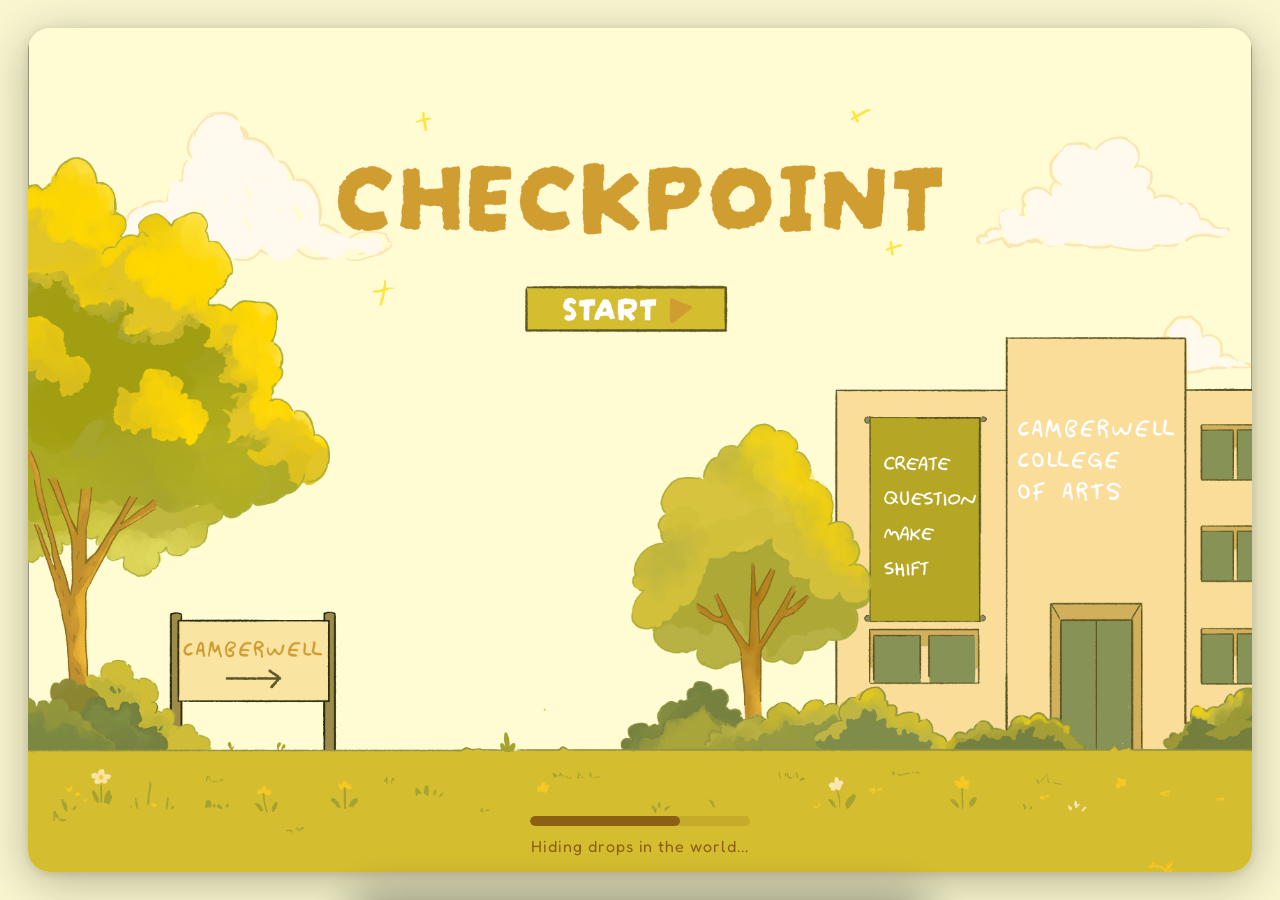
==== checkpoint/index.html @ 51342674 "fix folder structure" ====
<!DOCTYPE html>
<html lang="en">
<head>
  <meta charset="UTF-8"/>
  <meta name="viewport" content="width=device-width, initial-scale=1.0"/>
  <title>CHECKPOINT — A digital archive by Camberwell students</title>
  <meta name="description" content="Explore memories, music, unfinished thoughts, and creative fragments left by Camberwell students."/>
  <link rel="stylesheet" href="css/styles.css"/>
</head>
<body>

<!-- ──────────────────────────────────────────────────────────────
     SCREEN 1 — ARRIVAL (loading + start merged into one screen)
     The illustration is shown immediately.
     A loading bar overlay fades out after ~2.5 s.
     Only then does the START button become active — no auto-advance.
────────────────────────────────────────────────────────────────── -->
<div class="screen active" id="screen-arrival">

  <!-- Image wrapper — JS sizes & centres the image precisely -->
  <div id="arrival-img-wrap">
    <img id="arrival-scene"
         src="img/Loading%20Screen%20Finish.png"
         alt="Checkpoint campus"
         onload="onSceneLoaded()"/>

    <!-- Invisible hotspot: disabled until loading finishes, then JS enables it -->
    <button id="start-btn"
            aria-label="Enter the world"
            disabled
            onclick="transitionTo('world')">
    </button>

    <!-- Boy walk — wrapper clips; each img shifted so character stays centred -->
    <div id="boy-wrap" aria-hidden="true">
      <img class="boy-frame" id="boy-f1" src="img/Boy%20Walking%201.png"/>
      <img class="boy-frame" id="boy-f2" src="img/Boy%20Walking%202.png"/>
      <img class="boy-frame" id="boy-f3" src="img/Boy%20Walking%203.png"/>
    </div>

    <!-- Wind particles: leaves + petals blown across the scene -->
    <div id="wind-particles"></div>

    <div id="sparkle-container"></div>
  </div>

  <!-- Loading bar sits on top; fades out when ready -->
  <div id="loading-overlay">
    <div class="loading-track">
      <div class="loading-fill" id="loading-fill"></div>
    </div>
    <p class="loading-text" id="loading-text">Waking up the campus...</p>
  </div>

</div>


<!-- ──────────────────────────────────────────────────────────────
     SCREEN 3 — WORLD MAP
     SVG campus map with 5 zones and glowing checkpoint dots.
────────────────────────────────────────────────────────────────── -->
<div class="screen" id="screen-world">

  <!-- Game canvas — fills the full screen -->
  <canvas id="game-canvas"></canvas>

  <!-- HTML overlay: title + drop button sit above the canvas -->
  <div id="world-overlay">
    <div id="world-title-block">
      <div class="world-title">CHECKPOINT</div>
      <div class="world-subtitle">A digital archive by Camberwell students</div>
    </div>
    <button id="add-drop-fab" onclick="openLeaveForm()">+ Leave a drop</button>
  </div>
</div>


<!-- ──────────────────────────────────────────────────────────────
     PANEL — GENERIC ZONE (garden / workshop / forest / corner)
────────────────────────────────────────────────────────────────── -->
<div id="panel-zone" role="region" aria-label="Zone drops">
  <div class="zone-panel-top">
    <div>
      <div class="zone-panel-heading" id="zone-panel-title"></div>
      <div class="zone-panel-desc"    id="zone-panel-desc"></div>
    </div>
    <button class="panel-close-btn" onclick="closeZonePanel()" aria-label="Close">✕</button>
  </div>
  <div class="zone-cards-grid" id="zone-cards-grid"></div>
</div>


<!-- ──────────────────────────────────────────────────────────────
     MODAL — DROP DETAIL
     Slides up when a checkpoint dot is clicked.
────────────────────────────────────────────────────────────────── -->
<div id="modal-drop" role="dialog" aria-modal="true" aria-label="Drop detail">
  <div class="drop-panel">
    <div class="drag-handle"></div>

    <div class="drop-row-top">
      <span class="drop-found-label" id="drop-found-label">📍 Drop Found</span>
      <button class="drop-close" onclick="closeDrop()" aria-label="Close">✕</button>
    </div>

    <div class="drop-content" id="drop-content-inner">
      <!-- rendered by JS -->
    </div>

    <p class="drop-caption" id="drop-caption"></p>

    <div class="drop-footer">
      <span class="mood-tag" id="drop-mood">peaceful</span>
      <span class="sep">·</span>
      <span class="drop-username" id="drop-username">anonymous student</span>
      <span class="sep">·</span>
      <span class="drop-timestamp" id="drop-timestamp"></span>
    </div>

    <button class="leave-drop-cta" onclick="openLeaveForm()">
      ✏️ Leave your own drop
    </button>
  </div>
</div>


<!-- ──────────────────────────────────────────────────────────────
     MODAL — LEAVE A DROP
     Form to contribute a new drop to the archive.
────────────────────────────────────────────────────────────────── -->
<div id="modal-leave" role="dialog" aria-modal="true" aria-label="Leave a drop">
  <div class="leave-panel">
    <div class="drag-handle"></div>

    <div class="leave-header">
      <div class="leave-title"><span>✏️</span> Leave a drop</div>
      <button class="drop-close" onclick="closeLeaveForm()" aria-label="Close">✕</button>
    </div>

    <!-- Form -->
    <div id="leave-form-wrap">

      <div class="form-group">
        <label class="form-label" for="drop-url">Spotify / YouTube link <span style="opacity:.5;font-weight:400">(optional)</span></label>
        <input class="form-input" id="drop-url" type="url"
               placeholder="https://open.spotify.com/track/…"/>
      </div>

      <div class="form-group">
        <label class="form-label" for="drop-message">Write something <span style="opacity:.5;font-weight:400">(optional if link provided)</span></label>
        <textarea class="form-textarea" id="drop-message" maxlength="200"
                  placeholder="A song that got you through deadline week. A memory. A thought you never said out loud…"></textarea>
        <div class="char-count" id="char-count">0 / 200</div>
      </div>

      <div class="form-group">
        <label class="form-label">Where does this belong?</label>
        <div class="chip-row" id="area-chips">
          <!-- built by JS -->
        </div>
      </div>

      <div class="form-group">
        <label class="form-label">Mood</label>
        <div class="chip-row" id="mood-chips">
          <!-- built by JS -->
        </div>
      </div>

      <div class="form-group">
        <div class="anon-row">
          <input type="checkbox" id="anon-check" checked/>
          <label for="anon-check">Stay anonymous</label>
        </div>
        <div id="name-field-wrap" style="display:none; margin-top:8px">
          <input class="form-input" id="drop-name" type="text"
                 placeholder="Your name or a nickname"/>
        </div>
      </div>

      <button class="submit-btn" onclick="submitDrop()">Drop it into the world →</button>
    </div>

    <!-- Success state -->
    <div id="leave-success">
      <div class="success-icon">✨</div>
      <div class="success-title">Drop left behind.</div>
      <p class="success-text">
        Your fragment is now part of the world.<br/>
        Someone will find it — maybe today, maybe years from now.
      </p>
      <button class="success-back" onclick="closeLeaveForm()">Back to the map</button>
    </div>
  </div>
</div>


<!-- ──────────────────────────────────────────────────────────────
     PANEL — MEDIA MEADOW (full zone detail)
────────────────────────────────────────────────────────────────── -->
<div id="panel-meadow" role="region" aria-label="Media Meadow">
  <div class="meadow-top">
    <div>
      <div class="meadow-heading">🎵 Media Meadow</div>
      <div class="meadow-desc">Songs, playlists, and videos left by students who needed music most.</div>
    </div>
    <button class="panel-close-btn" onclick="closeMeadow()" aria-label="Close Media Meadow">✕</button>
  </div>
  <div class="music-grid" id="meadow-grid">
    <!-- populated by JS -->
  </div>
</div>


<!-- Toast notification -->
<div id="toast" role="status" aria-live="polite"></div>


<!-- Ambient audio — loading screen bell -->
<audio id="ambient-audio" loop preload="auto">
  <source src="Sound/First Bell Summer.mp3" type="audio/mpeg"/>
</audio>

<!-- ── Scripts ──────────────────────────────────────────────── -->
<script src="js/game.js"></script>
<script src="js/drops.js"></script>
<script src="js/app.js"></script>
<script>
  // Update drop count badge once data is ready
  document.addEventListener('DOMContentLoaded', () => {
    const badge = document.getElementById('drop-count');
    if (badge) badge.textContent = getDrops().length + ' drops in the world';
  });
</script>

</body>
</html>
---- checkpoint/css/styles.css ----
@import url('https://fonts.googleapis.com/css2?family=Fredoka+One&family=Nunito:ital,wght@0,400;0,600;0,700;0,800;1,400;1,600&display=swap');

*, *::before, *::after { margin: 0; padding: 0; box-sizing: border-box; }

:root {
  --sky:        #f9f7d6;
  --brown:      #8b6014;
  --brown-dark: #5a3a08;
  --dark:       #2a1a04;

  --meadow:     #c5d848;
  --meadow-bg:  #dff07a;
  --garden:     #f4b8ce;
  --garden-bg:  #fce4ef;
  --workshop:   #e8c870;
  --workshop-bg:#f8e8a8;
  --forest:     #4a7a38;
  --forest-bg:  #7ab860;
  --corner:     #f0a830;
  --corner-bg:  #f8d070;

  --glow:       #ffe040;
}

html, body {
  width: 100%; height: 100%;
  overflow: hidden;
  background: var(--sky);
  font-family: 'Nunito', sans-serif;
  color: var(--dark);
}

/* ─── SCREEN SYSTEM ─────────────────────────────────────────────────────── */
.screen {
  position: fixed; inset: 0;
  opacity: 0; pointer-events: none;
  transition: opacity 0.7s ease;
}
.screen.active {
  opacity: 1; pointer-events: all;
}

/* ─── ARRIVAL SCREEN (loading + start merged) ───────────────────────────── */
#screen-arrival {
  background: #f8f7d0; /* sky colour fills letterbox gaps */
}

/* Framed wrapper — sits inside the viewport with margins and rounded corners */
#arrival-img-wrap {
  position: absolute;
  inset: 28px;
  overflow: hidden;
  border-radius: 22px;
  box-shadow: 0 10px 48px rgba(42,26,4,0.30), 0 2px 8px rgba(42,26,4,0.12);
}

/* Image fills the entire viewport — CSS handles the scaling, JS only
   handles the invisible button overlay on top of the painted START button */
#arrival-scene {
  position: absolute;
  inset: 0;
  width: 100%;
  height: 100%;
  object-fit: cover;
  object-position: center;
  display: block;
  user-select: none;
  pointer-events: none;
}

/* Invisible hotspot over the painted START button.
   Completely hidden (opacity 0) until JS adds .ready after loading. */
#start-btn {
  position: absolute;
  background: transparent;
  border: none;
  border-radius: 5px;
  outline: none;
  z-index: 20;
  opacity: 0;
  cursor: default;
  pointer-events: none;
}
/* .ready is added by JS once the loading bar finishes */
#start-btn.ready {
  opacity: 1;
  cursor: pointer;
  pointer-events: all;
  /* Completely invisible — the illustrated START button is the only visual */
  background: transparent;
  border: none;
  box-shadow: none;
  outline: none;
}

/* ── BOY WALKING ON LOADING SCREEN ──────────────────────────────────────── */
/* The wrapper clips to show only the character width; each <img> is shifted */
/* horizontally so its character always appears at the centre of the window. */
/* This prevents the "sliding backward" caused by the character sitting at   */
/* different x-positions within each source PNG.                              */
#boy-wrap {
  position: absolute;
  bottom: -3%;          /* feet sit at the very bottom edge where the bushes are cut off */
  left: -110px;
  height: 24%;
  /* No width / no overflow:hidden — images extend freely so the full        */
  /* character (including head) is always visible. The parent #arrival-img-  */
  /* wrap already clips at the screen edges via its own overflow:hidden.     */
  pointer-events: none;
  z-index: 8;
  will-change: left;
  animation: boyMarch 11s linear infinite;
}

/* All frames: same height, pinned to wrapper bottom, auto width */
.boy-frame {
  position: absolute;
  bottom: 0;
  left: 0;
  height: 100%;
  width: auto;
  opacity: 0;           /* hidden by default; keyframes reveal each in turn  */
}

/* translateX shifts each image so its character is centred in the wrapper.
   Formula: (0.13 − cx) × 100% where 0.13 = half wrapper/img width ratio.
   Because translateX% is relative to the element's own width, these values
   are viewport-independent and stay correct at any screen size.             */
#boy-f1 { transform: translateX(  2%); }   /* cx 0.11 */
#boy-f2 { transform: translateX(-21%); }   /* cx 0.34 */
#boy-f3 { transform: translateX(-71%); }   /* cx 0.84 */

/* Sequence 1(700ms) → 2(500ms) → 3(700ms) → 2(500ms), total 2400ms.       */
/* step-end = instant cut, no cross-fade.                                    */
#boy-f1 { animation: boyFrame1 2.4s step-end infinite; }
#boy-f2 { animation: boyFrame2 2.4s step-end infinite; }
#boy-f3 { animation: boyFrame3 2.4s step-end infinite; }

@keyframes boyFrame1 {
  0%      { opacity: 1; }   /* on 0–29.17% (700ms) */
  29.17%  { opacity: 0; }
}
@keyframes boyFrame2 {
  0%      { opacity: 0; }
  29.17%  { opacity: 1; }   /* on 29.17–50% (500ms) */
  50%     { opacity: 0; }
  79.17%  { opacity: 1; }   /* on 79.17–100% (500ms) */
}
@keyframes boyFrame3 {
  0%      { opacity: 0; }
  50%     { opacity: 1; }   /* on 50–79.17% (700ms) */
  79.17%  { opacity: 0; }
}

@keyframes boyMarch {
  0%   { left: -110px; }
  100% { left: calc(100% + 80px); }
}

/* ── WIND PARTICLES ──────────────────────────────────────────────────────── */
#wind-particles { position: absolute; inset: 0; pointer-events: none; z-index: 9; overflow: hidden; }

.wind-leaf {
  position: absolute;
  pointer-events: none;
  opacity: 0;
  top: var(--y, 30%);
  font-size: var(--sz, 14px);
  animation: leafDrift var(--dur, 5s) ease-in-out var(--del, 0s) infinite;
  will-change: left, opacity, transform;
}
@keyframes leafDrift {
  0%   { left: -40px;            opacity: 0;   transform: translateY(0)              rotate(0deg); }
  6%   {                         opacity: var(--op, 0.75); }
  88%  {                         opacity: var(--op, 0.65); }
  100% { left: calc(100% + 40px); opacity: 0;  transform: translateY(var(--lift,-20px)) rotate(var(--rot,270deg)); }
}

/* Loading overlay — sits above the image inside the rounded frame */
#loading-overlay {
  position: absolute; inset: 0;
  display: flex;
  flex-direction: column;
  align-items: center;
  justify-content: flex-end;
  padding-bottom: 44px;
  z-index: 30;
  pointer-events: none;
  transition: opacity 0.6s ease;
  border-radius: inherit;         /* clips to the same 22px radius as wrapper */
}
#loading-overlay.hidden {
  opacity: 0;
}
.loading-track {
  width: 220px; height: 10px;
  background: rgba(139,96,20,0.2);
  border-radius: 5px; overflow: hidden;
  margin: 0 auto 10px;
}
.loading-fill {
  height: 100%;
  background: var(--brown);
  border-radius: 5px;
  width: 0%;
  transition: width 0.15s linear;
}
.loading-text {
  font-family: 'Fredoka One', cursive;
  color: var(--brown);
  font-size: 1rem;
  letter-spacing: 0.06em;
}

/* Sparkles (shown after loading) */
.sparkle {
  position: absolute;
  font-size: 1rem; font-weight: 900;
  color: var(--brown);
  pointer-events: none; z-index: 25;
  animation: sparkleFloat var(--d, 4s) ease-in-out infinite;
  opacity: 0;  /* hidden until loading done */
}
.sparkle.visible { opacity: 0.65; }
@keyframes sparkleFloat {
  0%,100% { transform: translateY(0) rotate(0deg);    opacity: 0.65; }
  50%      { transform: translateY(-10px) rotate(20deg); opacity: 1;  }
}

/* ─── WORLD SCREEN ───────────────────────────────────────────────────────── */
#screen-world { overflow: hidden; }

/* Canvas fills the entire screen */
#game-canvas {
  position: absolute; inset: 0;
  display: block;
  width: 100%; height: 100%;
}

/* HTML overlay on top of canvas: title + FAB */
#world-overlay {
  position: absolute; top: 0; left: 0; right: 0;
  display: flex; align-items: flex-start; justify-content: space-between;
  padding: 16px 22px;
  z-index: 10;
  pointer-events: none;           /* let clicks pass through to canvas */
}
#world-overlay > * { pointer-events: all; }

#world-title-block {
  background: rgba(253,248,236,0.82);
  border-radius: 12px;
  padding: 8px 16px;
  backdrop-filter: blur(4px);
}
.world-title {
  font-family: 'Fredoka One', cursive;
  font-size: 1.3rem; color: var(--brown); letter-spacing: 0.04em;
}
.world-subtitle {
  font-size: 0.72rem; color: rgba(139,96,20,0.7);
  font-style: italic; margin-top: 1px;
}

#add-drop-fab {
  background: var(--brown); color: white;
  border: none; border-radius: 24px;
  padding: 10px 22px;
  font-family: 'Fredoka One', cursive; font-size: 0.95rem;
  cursor: pointer; letter-spacing: 0.03em;
  box-shadow: 0 4px 0 var(--brown-dark);
  transition: transform 0.15s, box-shadow 0.15s;
}
#add-drop-fab:hover  { transform: translateY(-2px); box-shadow: 0 6px 0 var(--brown-dark); }
#add-drop-fab:active { transform: translateY(2px);  box-shadow: 0 2px 0 var(--brown-dark); }

/* ─── GENERIC ZONE PANEL ─────────────────────────────────────────────────── */
#panel-zone {
  position: fixed; inset: 0; z-index: 60;
  background: linear-gradient(160deg, #f8e8b0 0%, #e8c860 100%);
  transform: translateX(100%);
  transition: transform 0.5s cubic-bezier(0.32,0.72,0,1);
  overflow-y: auto; padding: 36px 40px 60px;
  pointer-events: none;
}
#panel-zone.open { transform: translateX(0); pointer-events: all; }

.zone-panel-top {
  display: flex; justify-content: space-between; align-items: flex-start;
  margin-bottom: 28px;
}
.zone-panel-heading {
  font-family: 'Fredoka One', cursive;
  font-size: 2rem; color: #2a1a04;
}
.zone-panel-desc { font-size: 0.88rem; color: #5a4018; margin-top: 4px; font-style: italic; }

.zone-cards-grid {
  display: grid;
  grid-template-columns: repeat(auto-fill, minmax(260px, 1fr));
  gap: 18px;
}
.zone-card {
  background: rgba(255,255,255,0.75);
  border-radius: 16px; padding: 18px;
  cursor: pointer; border: 2px solid rgba(255,255,255,0.6);
  transition: transform 0.2s, box-shadow 0.2s;
}
.zone-card:nth-child(odd)  { transform: rotate(-0.5deg); }
.zone-card:nth-child(even) { transform: rotate( 0.5deg); }
.zone-card:hover {
  transform: translateY(-5px) rotate(0deg) !important;
  box-shadow: 0 10px 24px rgba(0,0,0,0.14);
}
.zc-icon  { font-size: 1.8rem; margin-bottom: 8px; }
.zc-text  { font-size: 0.92rem; line-height: 1.55; font-style: italic; color: #2a1a04; margin-bottom: 10px; }
.zc-footer { display: flex; align-items: center; gap: 7px; flex-wrap: wrap; }

/* ─── DROP MODAL ─────────────────────────────────────────────────────────── */
#modal-drop {
  position: fixed; inset: 0; z-index: 100;
  display: flex; align-items: flex-end; justify-content: center;
  background: rgba(42,26,4,0);
  pointer-events: none;
  transition: background 0.4s ease;
}
#modal-drop.open {
  background: rgba(42,26,4,0.52);
  pointer-events: all;
}
.drop-panel {
  background: #fdf8ec;
  border-radius: 24px 24px 0 0;
  padding: 12px 28px 40px;
  width: 100%; max-width: 580px;
  max-height: 80vh; overflow-y: auto;
  transform: translateY(100%);
  transition: transform 0.48s cubic-bezier(0.32,0.72,0,1);
  border: 2px solid rgba(139,96,20,0.12);
  box-shadow: 0 -6px 40px rgba(0,0,0,0.18);
}
#modal-drop.open .drop-panel { transform: translateY(0); }

/* drag handle */
.drag-handle {
  width: 44px; height: 5px;
  background: rgba(139,96,20,0.2);
  border-radius: 3px;
  margin: 0 auto 18px;
}

.drop-row-top {
  display: flex; justify-content: space-between; align-items: flex-start;
  margin-bottom: 4px;
}
.drop-found-label {
  font-family: 'Fredoka One', cursive;
  font-size: 0.72rem; letter-spacing: 0.12em;
  text-transform: uppercase; color: var(--brown);
}
.drop-close {
  background: none; border: none; cursor: pointer;
  font-size: 1.3rem; color: var(--brown);
  opacity: 0.55; line-height: 1; padding: 2px 4px;
  transition: opacity 0.2s;
}
.drop-close:hover { opacity: 1; }

.drop-content { margin: 14px 0; }
.drop-content iframe {
  width: 100%; border: none; border-radius: 12px;
  display: block;
}
.drop-content img {
  width: 100%; border-radius: 12px;
  object-fit: cover; max-height: 220px; display: block;
}
.drop-text-body {
  font-size: 1.05rem; line-height: 1.75;
  font-style: italic;
  border-left: 3px solid var(--brown);
  padding-left: 16px;
  color: var(--dark);
}

.drop-caption {
  font-size: 0.9rem; color: #6a4a18; line-height: 1.5;
  margin: 10px 0;
}

.drop-footer {
  display: flex; align-items: center; gap: 8px; flex-wrap: wrap;
  margin-top: 14px; padding-top: 14px;
  border-top: 1px solid rgba(139,96,20,0.12);
  font-size: 0.82rem; color: #9a7048;
}
.drop-footer .sep { opacity: 0.4; }

/* mood tags */
.mood-tag {
  display: inline-block; padding: 2px 11px;
  border-radius: 20px; font-family: 'Fredoka One', cursive;
  font-size: 0.75rem; letter-spacing: 0.04em;
}
.mood-hopeful     { background: #d4f0a8; color: #2e5a08; }
.mood-overwhelmed { background: #f0c8d0; color: #881828; }
.mood-nostalgic   { background: #dcd0f4; color: #341870; }
.mood-lonely      { background: #c8dcf0; color: #183880; }
.mood-peaceful    { background: #c8f0e4; color: #106048; }
.mood-chaotic     { background: #f0e0a0; color: #806010; }
.mood-inspired    { background: #f8d8a0; color: #804010; }

.leave-drop-cta {
  display: block; width: 100%; margin-top: 18px;
  padding: 13px; background: var(--brown); color: white;
  border: none; border-radius: 12px;
  font-family: 'Fredoka One', cursive; font-size: 1.05rem;
  cursor: pointer; text-align: center; letter-spacing: 0.04em;
  box-shadow: 0 4px 0 var(--brown-dark);
  transition: transform 0.15s, box-shadow 0.15s;
}
.leave-drop-cta:hover  { transform: translateY(-2px); box-shadow: 0 6px 0 var(--brown-dark); }
.leave-drop-cta:active { transform: translateY(2px);  box-shadow: 0 2px 0 var(--brown-dark); }

/* ─── LEAVE DROP FORM ────────────────────────────────────────────────────── */
#modal-leave {
  position: fixed; inset: 0; z-index: 110;
  display: flex; align-items: flex-end; justify-content: center;
  background: rgba(42,26,4,0);
  pointer-events: none;
  transition: background 0.4s ease;
}
#modal-leave.open {
  background: rgba(42,26,4,0.62);
  pointer-events: all;
}
.leave-panel {
  background: #fdf8ec;
  border-radius: 24px 24px 0 0;
  padding: 12px 28px 40px;
  width: 100%; max-width: 580px;
  max-height: 88vh; overflow-y: auto;
  transform: translateY(100%);
  transition: transform 0.48s cubic-bezier(0.32,0.72,0,1);
  box-shadow: 0 -6px 40px rgba(0,0,0,0.2);
}
#modal-leave.open .leave-panel { transform: translateY(0); }

.leave-header {
  display: flex; justify-content: space-between; align-items: center;
  margin-bottom: 20px;
}
.leave-title {
  font-family: 'Fredoka One', cursive;
  font-size: 1.35rem; color: var(--brown);
}
.leave-title span { font-size: 1.4rem; }

.form-group { margin-bottom: 15px; }
.form-label {
  display: block; font-size: 0.78rem; font-weight: 800;
  color: var(--brown); text-transform: uppercase;
  letter-spacing: 0.07em; margin-bottom: 6px;
}
.form-input, .form-textarea {
  width: 100%; padding: 10px 14px;
  border: 2px solid rgba(139,96,20,0.22);
  border-radius: 10px;
  font-family: 'Nunito', sans-serif; font-size: 0.94rem;
  color: var(--dark); background: white;
  transition: border-color 0.2s; outline: none;
}
.form-input:focus, .form-textarea:focus { border-color: var(--brown); }
.form-textarea { resize: vertical; min-height: 80px; }
.char-count {
  font-size: 0.72rem; color: rgba(139,96,20,0.55);
  text-align: right; margin-top: 3px;
}

/* chip selectors */
.chip-row { display: flex; flex-wrap: wrap; gap: 7px; }
.chip {
  padding: 5px 14px; border-radius: 20px;
  border: 2px solid transparent;
  cursor: pointer; font-family: 'Fredoka One', cursive;
  font-size: 0.8rem; transition: transform 0.15s, border-color 0.15s;
  user-select: none;
}
.chip:hover { transform: scale(1.05); }
.chip.selected { border-color: var(--brown); box-shadow: 0 0 0 3px rgba(139,96,20,0.15); }

/* area chips */
.chip-meadow   { background: var(--meadow-bg);   color: #3a4808; }
.chip-garden   { background: var(--garden-bg);   color: #881848; }
.chip-workshop { background: var(--workshop-bg); color: #805010; }
.chip-forest   { background: var(--forest-bg);   color: #1a4010; }
.chip-corner   { background: var(--corner-bg);   color: #804010; }

/* anon toggle */
.anon-row { display: flex; align-items: center; gap: 8px; }
.anon-row input[type=checkbox] {
  width: 17px; height: 17px;
  accent-color: var(--brown); cursor: pointer;
}
.anon-row label { font-size: 0.88rem; color: var(--brown); font-weight: 700; cursor: pointer; }
#name-field-wrap { margin-top: 8px; }

.submit-btn {
  width: 100%; padding: 14px; margin-top: 10px;
  background: var(--brown); color: white;
  border: none; border-radius: 12px;
  font-family: 'Fredoka One', cursive; font-size: 1.05rem;
  cursor: pointer; letter-spacing: 0.04em;
  box-shadow: 0 4px 0 var(--brown-dark);
  transition: transform 0.15s, box-shadow 0.15s;
}
.submit-btn:hover  { transform: translateY(-2px); box-shadow: 0 6px 0 var(--brown-dark); }
.submit-btn:active { transform: translateY(2px);  box-shadow: 0 2px 0 var(--brown-dark); }

/* success state */
#leave-form-wrap, #leave-success { transition: opacity 0.3s; }
#leave-success { display: none; text-align: center; padding: 32px 0 8px; }
.success-icon  { font-size: 3.5rem; margin-bottom: 12px; }
.success-title {
  font-family: 'Fredoka One', cursive;
  font-size: 1.5rem; color: var(--brown); margin-bottom: 8px;
}
.success-text { font-size: 0.9rem; color: #6a4a18; line-height: 1.6; }
.success-back {
  margin-top: 20px; background: none; border: 2px solid var(--brown);
  border-radius: 12px; padding: 10px 24px;
  font-family: 'Fredoka One', cursive; font-size: 0.95rem;
  color: var(--brown); cursor: pointer;
  transition: background 0.2s, color 0.2s;
}
.success-back:hover { background: var(--brown); color: white; }

/* ─── MEADOW PANEL ───────────────────────────────────────────────────────── */
#panel-meadow {
  position: fixed; inset: 0; z-index: 60;
  background: linear-gradient(160deg, #d8ed58 0%, #b8d030 100%);
  transform: translateX(100%);
  transition: transform 0.5s cubic-bezier(0.32,0.72,0,1);
  overflow-y: auto; padding: 36px 40px 60px;
  pointer-events: none;
}
#panel-meadow.open { transform: translateX(0); pointer-events: all; }

.meadow-top {
  display: flex; justify-content: space-between; align-items: flex-start;
  margin-bottom: 28px;
}
.meadow-heading {
  font-family: 'Fredoka One', cursive;
  font-size: 2rem; color: #2a3808;
}
.meadow-desc { font-size: 0.88rem; color: #4a5818; margin-top: 4px; font-style: italic; }
.panel-close-btn {
  background: rgba(0,0,0,0.12); border: none;
  border-radius: 50%; width: 42px; height: 42px;
  display: flex; align-items: center; justify-content: center;
  cursor: pointer; font-size: 1.1rem;
  transition: background 0.2s; flex-shrink: 0;
  color: #2a3808;
}
.panel-close-btn:hover { background: rgba(0,0,0,0.22); }

.music-grid {
  display: grid;
  grid-template-columns: repeat(auto-fill, minmax(250px, 1fr));
  gap: 18px;
}
.music-card {
  background: rgba(255,255,255,0.72);
  border-radius: 16px; padding: 18px;
  cursor: pointer; border: 2px solid rgba(255,255,255,0.6);
  transition: transform 0.2s, box-shadow 0.2s;
  position: relative;
}
.music-card:nth-child(odd)  { transform: rotate(-0.6deg); }
.music-card:nth-child(even) { transform: rotate(0.6deg); }
.music-card:hover {
  transform: translateY(-5px) rotate(0deg) !important;
  box-shadow: 0 10px 24px rgba(0,0,0,0.15);
}
.mc-icon   { font-size: 2rem; margin-bottom: 8px; }
.mc-text   { font-size: 0.92rem; line-height: 1.55; font-style: italic; color: #2a2808; margin-bottom: 10px; }
.mc-footer { display: flex; align-items: center; gap: 7px; flex-wrap: wrap; }

/* ─── TOAST ──────────────────────────────────────────────────────────────── */
#toast {
  position: fixed; bottom: 30px; left: 50%; transform: translateX(-50%) translateY(80px);
  background: var(--brown); color: white;
  padding: 10px 22px; border-radius: 30px;
  font-family: 'Fredoka One', cursive; font-size: 0.95rem;
  letter-spacing: 0.04em; z-index: 200; pointer-events: none;
  transition: transform 0.4s cubic-bezier(0.32,0.72,0,1), opacity 0.4s;
  opacity: 0;
  box-shadow: 0 4px 16px rgba(0,0,0,0.25);
}
#toast.show { transform: translateX(-50%) translateY(0); opacity: 1; }

/* ─── SCROLLBAR ──────────────────────────────────────────────────────────── */
::-webkit-scrollbar { width: 6px; }
::-webkit-scrollbar-track { background: rgba(139,96,20,0.08); }
::-webkit-scrollbar-thumb { background: rgba(139,96,20,0.3); border-radius: 3px; }

/* ─── RESPONSIVE ─────────────────────────────────────────────────────────── */
@media (max-width: 600px) {
  .drop-panel, .leave-panel { padding: 10px 18px 36px; }
  #panel-meadow { padding: 24px 18px 50px; }
  .music-grid { grid-template-columns: 1fr; }
  .world-title { font-size: 1.1rem; }
  #add-drop-fab { font-size: 0.82rem; padding: 7px 14px; }
}
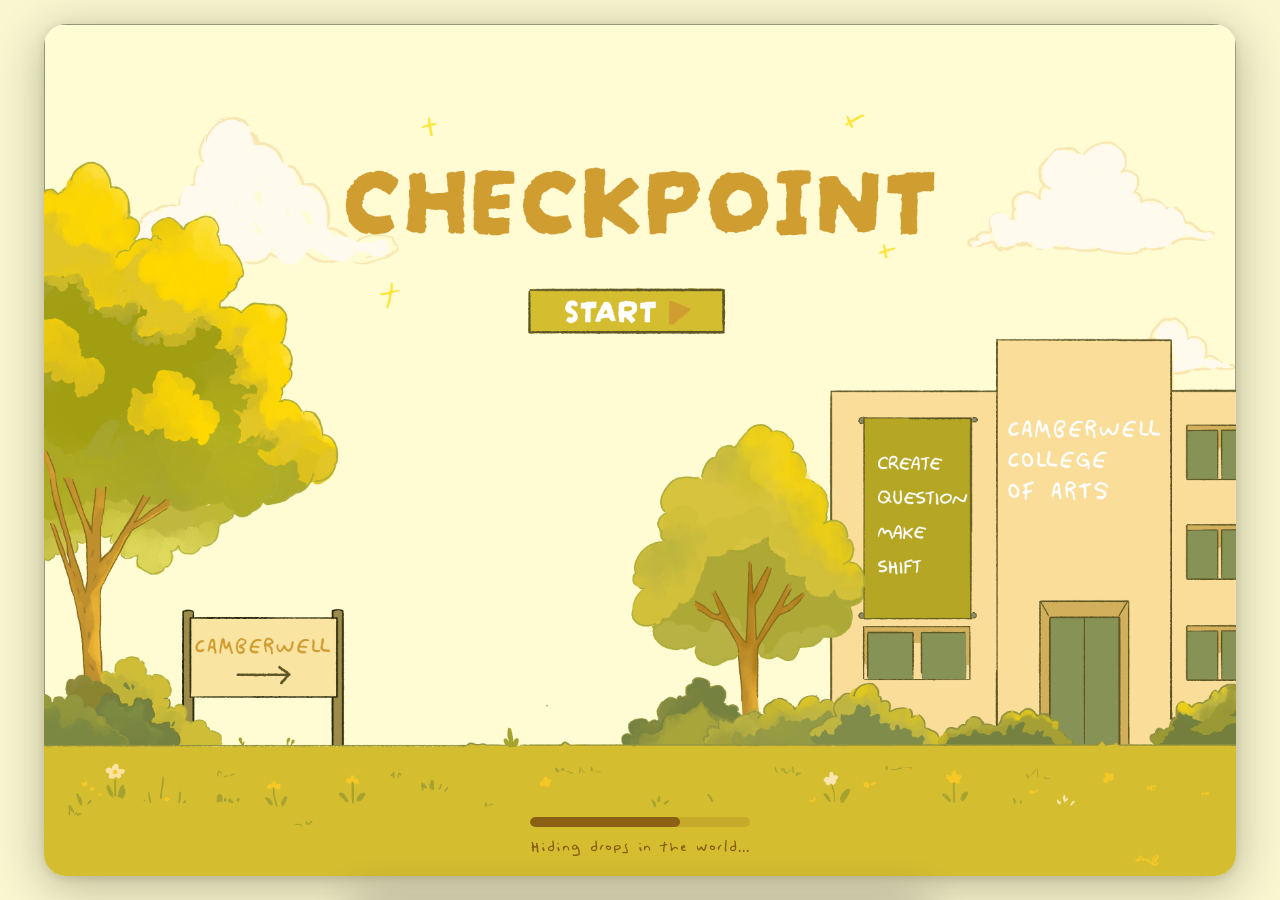
==== commit 2f444514: "files for live" ====
--- a/checkpoint/index.html
+++ b/checkpoint/index.html
@@ -1,11 +1,17 @@
 <!DOCTYPE html>
 <html lang="en">
 <head>
+  <!-- Tells the browser what type of HTML this is -->
   <meta charset="UTF-8"/>
+  <!-- Makes the website responsive on phones/tablets -->
   <meta name="viewport" content="width=device-width, initial-scale=1.0"/>
+   <!-- Title shown on browser tab -->
   <title>CHECKPOINT — A digital archive by Camberwell students</title>
+   <!-- Short description for search engines -->
   <meta name="description" content="Explore memories, music, unfinished thoughts, and creative fragments left by Camberwell students."/>
+  <!-- Connects the CSS file for styling -->
   <link rel="stylesheet" href="css/styles.css"/>
+  <link rel="stylesheet" href="css/your-drops.css"/>
 </head>
 <body>
 
@@ -21,14 +27,13 @@
   <div id="arrival-img-wrap">
     <img id="arrival-scene"
          src="img/Loading%20Screen%20Finish.png"
-         alt="Checkpoint campus"
-         onload="onSceneLoaded()"/>
+         alt="Checkpoint campus"/>
 
     <!-- Invisible hotspot: disabled until loading finishes, then JS enables it -->
     <button id="start-btn"
             aria-label="Enter the world"
             disabled
-            onclick="transitionTo('world')">
+            onclick="transitionTo('nickname')">
     </button>
 
     <!-- Boy walk — wrapper clips; each img shifted so character stays centred -->
@@ -38,8 +43,8 @@
       <img class="boy-frame" id="boy-f3" src="img/Boy%20Walking%203.png"/>
     </div>
 
-    <!-- Wind particles: leaves + petals blown across the scene -->
-    <div id="wind-particles"></div>
+    <!-- Falling leaves from the tree canopy (arrival screen only) -->
+    <div id="falling-leaves" aria-hidden="true"></div>
 
     <div id="sparkle-container"></div>
   </div>
@@ -56,21 +61,117 @@
 
 
 <!-- ──────────────────────────────────────────────────────────────
+     SCREEN 2 — NICKNAME (after START, before map)
+────────────────────────────────────────────────────────────────── -->
+<div class="screen" id="screen-nickname">
+  <div id="nickname-img-wrap">
+    <img id="nickname-bg" src="img/Nickname.png" alt="Choose nickname"/>
+
+    <input id="nickname-input" type="text" maxlength="12"
+           autocomplete="off" spellcheck="false"
+           aria-label="Choose nickname"/>
+
+    <button id="nickname-enter-btn" type="button"
+            aria-label="Enter Camberwell"></button>
+
+    <p id="nickname-error" aria-live="polite"></p>
+  </div>
+</div>
+
+
+<!-- ──────────────────────────────────────────────────────────────
      SCREEN 3 — WORLD MAP
      SVG campus map with 5 zones and glowing checkpoint dots.
 ────────────────────────────────────────────────────────────────── -->
 <div class="screen" id="screen-world">
 
-  <!-- Game canvas — fills the full screen -->
-  <canvas id="game-canvas"></canvas>
-
-  <!-- HTML overlay: title + drop button sit above the canvas -->
-  <div id="world-overlay">
-    <div id="world-title-block">
-      <div class="world-title">CHECKPOINT</div>
-      <div class="world-subtitle">A digital archive by Camberwell students</div>
-    </div>
-    <button id="add-drop-fab" onclick="openLeaveForm()">+ Leave a drop</button>
+  <!-- Framed wrapper — same border/shadow as the loading screen -->
+  <div id="world-img-wrap">
+    <img id="map-bg" src="img/page%202/Map%20Page%202.png" alt="Campus map"/>
+
+    <!-- Walking boy avatar — controlled by WASD or click -->
+    <div id="map-boy">
+      <img class="map-frame" id="map-f1" src="img/Boy%20Walking%201.png" alt=""/>
+      <img class="map-frame" id="map-f2" src="img/Boy%20Walking%202.png" alt=""/>
+      <img class="map-frame" id="map-f3" src="img/Boy%20Walking%203.png" alt=""/>
+    </div>
+
+    <!-- Clickable zone hotspots overlaid on the map PNG -->
+    <!-- Canvas easel — bottom-left wooden stand -->
+    <button class="map-zone-btn" id="zone-canvas-btn"
+            style="left:10%;top:74%"
+            onclick="openCanvasRoom()"
+            aria-label="Open Blank Canvas">
+      <span class="mzb-dot"></span>
+      <span class="mzb-label">🎨 Canvas</span>
+    </button>
+
+    <!-- Library building — left side, LIBRARY sign -->
+    <button class="map-zone-btn" id="zone-library-btn"
+            style="left:14%;top:44%"
+            onclick="openLibrary()"
+            aria-label="Open Library Timer">
+      <span class="mzb-dot"></span>
+      <span class="mzb-label">📚 Library</span>
+    </button>
+
+    <!-- Picnic blanket — vinyl disc + film tape, top right → Leave a Drop -->
+    <button class="map-zone-btn mzb-drop" id="zone-picnic-btn"
+            style="left:82%;top:31%"
+            onclick="openLeaveFromPicnic()"
+            aria-label="Leave a Drop">
+      <span class="mzb-dot"></span>
+      <span class="mzb-label">✏️ Leave a drop</span>
+    </button>
+
+    <!-- Green notice board — centre of map → show student notes -->
+    <button class="map-zone-btn mzb-board" id="zone-board-btn"
+            style="left:43%;top:52%"
+            onclick="openNoticeBoard()"
+            aria-label="Open Notice Board">
+      <span class="mzb-dot"></span>
+      <span class="mzb-label">📋 Notice Board</span>
+    </button>
+
+    <!-- Camera on tripod — upper centre → Camera Compass (photo links) -->
+    <button class="map-zone-btn mzb-camera" id="zone-camera-btn"
+            style="left:50%;top:28%"
+            onclick="openCameraCompass()"
+            aria-label="Open Camera Compass">
+      <span class="mzb-dot"></span>
+      <span class="mzb-label">📷 Camera Compass</span>
+    </button>
+
+    <!-- Map page nature decor — sparse grass & flowers on empty green only -->
+    <div id="map-flowers" aria-hidden="true">
+      <!-- Top-left grass -->
+      <img class="map-deco map-grass map-top sway-c" src="img/page%202/grass.png" alt="" style="left:8%;top:19%;animation-duration:7s;animation-delay:0.4s"/>
+      <img class="map-deco map-flower map-yellow map-top sway-a" src="img/page%202/Yellow%20Flowers.png" alt="" style="left:4%;top:23%;animation-duration:8s;animation-delay:0s"/>
+      <!-- Top-middle grass flanking camera -->
+      <img class="map-deco map-flower map-white map-top sway-b" src="img/page%202/Flower.png" alt="" style="left:34%;top:22%;animation-duration:7.4s;animation-delay:1.8s"/>
+      <img class="map-deco map-flower map-yellow map-top sway-a" src="img/page%202/Yellow%20Flowers.png" alt="" style="left:63%;top:21%;animation-duration:6.8s;animation-delay:1.2s"/>
+      <!-- Top-right grass near picnic -->
+      <img class="map-deco map-grass map-top sway-b" src="img/page%202/grass.png" alt="" style="left:75%;top:21%;animation-duration:8.2s;animation-delay:2.2s"/>
+      <img class="map-deco map-flower map-white map-top sway-c" src="img/page%202/Flower.png" alt="" style="left:87%;top:19%;animation-duration:7.6s;animation-delay:0.3s"/>
+      <!-- Left side empty grass -->
+      <img class="map-deco map-grass sway-a" src="img/page%202/grass.png" alt="" style="left:2%;top:53%;animation-duration:7.8s;animation-delay:1.6s"/>
+      <!-- Right side empty grass -->
+      <img class="map-deco map-grass sway-b" src="img/page%202/grass.png" alt="" style="left:93%;top:44%;animation-duration:7.2s;animation-delay:1.4s"/>
+      <!-- Bottom foreground grass -->
+      <img class="map-deco map-flower map-yellow sway-b" src="img/page%202/Yellow%20Flowers.png" alt="" style="left:24%;bottom:3%;animation-duration:8.4s;animation-delay:2s"/>
+      <img class="map-deco map-grass sway-c" src="img/page%202/grass.png" alt="" style="left:39%;bottom:4%;animation-duration:6.5s;animation-delay:0.8s"/>
+      <img class="map-deco map-flower map-white sway-a" src="img/page%202/Flower.png" alt="" style="left:52%;bottom:3%;animation-duration:8.2s;animation-delay:2.4s"/>
+      <img class="map-deco map-flower map-yellow sway-b" src="img/page%202/Yellow%20Flowers.png" alt="" style="left:73%;bottom:4%;animation-duration:7s;animation-delay:1s"/>
+    </div>
+
+    <!-- HTML overlay: title sits above the map -->
+    <div id="world-overlay">
+      <div id="world-title-block">
+        <div class="world-title">CHECKPOINT</div>
+        <div class="world-subtitle">A digital archive by Camberwell students</div>
+      </div>
+      <button id="vol-toggle" onclick="toggleMapAudio()" aria-label="Toggle music" title="Toggle music">🔊</button>
+    </div>
   </div>
 </div>
 
@@ -117,9 +218,6 @@
       <span class="drop-timestamp" id="drop-timestamp"></span>
     </div>
 
-    <button class="leave-drop-cta" onclick="openLeaveForm()">
-      ✏️ Leave your own drop
-    </button>
   </div>
 </div>
 
@@ -190,6 +288,7 @@
         Someone will find it — maybe today, maybe years from now.
       </p>
       <button class="success-back" onclick="closeLeaveForm()">Back to the map</button>
+      <button class="success-board" onclick="closeLeaveForm(); openNoticeBoard();">📋 See it on the Notice Board</button>
     </div>
   </div>
 </div>
@@ -212,26 +311,498 @@
 </div>
 
 
+<!-- ──────────────────────────────────────────────────────────────
+     PANEL — CAMERA COMPASS (photo links / Instagram)
+────────────────────────────────────────────────────────────────── -->
+<div id="panel-camera" role="dialog" aria-modal="true" aria-label="Camera Compass">
+  <div class="camera-panel-inner">
+    <div class="camera-panel-header">
+      <div class="camera-panel-title">📷 Camera Compass</div>
+      <button class="panel-close-btn cam-close" onclick="closeCameraCompass()" aria-label="Close">✕</button>
+    </div>
+    <p class="camera-panel-sub">Photos and moments shared by Camberwell students.</p>
+
+    <!-- Submit a link -->
+    <div class="camera-submit-row">
+      <input class="form-input cam-input" id="camera-link-input" type="url"
+             placeholder="Instagram, Behance, VSCO, or photo URL…"/>
+      <input class="form-input cam-input" id="camera-caption-input" type="text"
+             placeholder="Caption (optional)" maxlength="100"/>
+      <button class="camera-submit-btn" onclick="submitCameraLink()">📌 Pin it</button>
+    </div>
+
+    <!-- Upload a selfie / photo -->
+    <div class="cam-selfie-divider">— or upload a photo —</div>
+    <div class="cam-selfie-row">
+      <input type="file" id="cam-file-input" accept="image/*" style="display:none"
+             onchange="handleCameraUpload(this)"/>
+      <button class="camera-submit-btn cam-selfie-btn"
+              onclick="document.getElementById('cam-file-input').click()">📸 Choose Photo</button>
+      <input class="form-input cam-input" id="cam-selfie-caption" type="text"
+             placeholder="Caption (optional)" maxlength="100"/>
+    </div>
+    <div id="cam-upload-preview" class="cam-preview-wrap">
+      <img id="cam-preview-img" class="cam-preview-img" alt="Preview"/>
+      <button class="camera-submit-btn cam-pin-btn" onclick="submitSelfie()">
+        📌 Pin to Notice Board
+      </button>
+    </div>
+
+    <!-- Grid of submitted photo links -->
+    <div class="camera-grid" id="camera-grid">
+      <!-- populated by JS -->
+    </div>
+  </div>
+</div>
+
+
+<!-- ──────────────────────────────────────────────────────────────
+     PANEL — NOTICE BOARD (kept for legacy JS references)
+────────────────────────────────────────────────────────────────── -->
+<div id="panel-noticeboard" style="display:none" aria-hidden="true"></div>
+
+<!-- ──────────────────────────────────────────────────────────────
+     SCREEN — NOTICE BOARD
+────────────────────────────────────────────────────────────────── -->
+<div class="screen" id="screen-noticeboard">
+  <div id="nb-wrap">
+
+    <img id="nb-bg" src="img/Notice%20Board/Notice%20Board.png" alt="Notice Board"/>
+
+    <!-- Back to map -->
+    <button id="nb-back" onclick="closeNoticeBoard()" aria-label="Back to map"></button>
+
+    <!-- 6 sticky-note drop slots (populated by JS) -->
+    <div class="nb-slot" id="nb-slot-0"></div>
+    <div class="nb-slot" id="nb-slot-1"></div>
+    <div class="nb-slot" id="nb-slot-2"></div>
+    <div class="nb-slot" id="nb-slot-3"></div>
+    <div class="nb-slot" id="nb-slot-4"></div>
+    <div class="nb-slot" id="nb-slot-5"></div>
+
+    <!-- Write a note — overlaid on the illustrated card -->
+    <textarea id="nb-note-input"
+              maxlength="200"
+              placeholder="leave a thought…"></textarea>
+    <button   id="nb-post-btn"
+              onclick="submitNoticeBoardNote()"></button>
+
+  </div>
+</div>
+
+
+<!-- ──────────────────────────────────────────────────────────────
+     PANEL — BLANK CANVAS (drawing room)
+────────────────────────────────────────────────────────────────── -->
+<div id="panel-canvas" role="dialog" aria-modal="true" aria-label="Blank Canvas">
+  <div class="canvas-panel-inner">
+    <div class="canvas-panel-header">
+      <div class="canvas-panel-title">🎨 Blank Canvas</div>
+      <button class="panel-close-btn" onclick="closeCanvasRoom()" aria-label="Close">✕</button>
+    </div>
+
+    <!-- Toolbar -->
+    <div class="canvas-toolbar" id="canvas-toolbar">
+      <button class="tool-btn active" id="tool-pen"    onclick="setTool('pen')"    title="Pen">✏️</button>
+      <button class="tool-btn"        id="tool-eraser" onclick="setTool('eraser')" title="Eraser">⬜</button>
+      <button class="tool-btn"        id="tool-text"   onclick="setTool('text')"   title="Add text">T</button>
+
+      <div class="toolbar-sep"></div>
+
+      <!-- Brush size -->
+      <input type="range" id="brush-size" min="2" max="40" value="6" title="Brush size"
+             oninput="updateBrushSize(this.value)"/>
+
+      <div class="toolbar-sep"></div>
+
+      <!-- Colour swatches -->
+      <div class="color-swatches" id="color-swatches">
+        <div class="swatch selected" style="--c:#2a1a04" data-color="#2a1a04" onclick="setColor('#2a1a04')"></div>
+        <div class="swatch" style="--c:#e05a2a" data-color="#e05a2a" onclick="setColor('#e05a2a')"></div>
+        <div class="swatch" style="--c:#e8c242" data-color="#e8c242" onclick="setColor('#e8c242')"></div>
+        <div class="swatch" style="--c:#4a9a4a" data-color="#4a9a4a" onclick="setColor('#4a9a4a')"></div>
+        <div class="swatch" style="--c:#4a80c8" data-color="#4a80c8" onclick="setColor('#4a80c8')"></div>
+        <div class="swatch" style="--c:#9a4ac8" data-color="#9a4ac8" onclick="setColor('#9a4ac8')"></div>
+        <div class="swatch" style="--c:#e84a8a" data-color="#e84a8a" onclick="setColor('#e84a8a')"></div>
+        <div class="swatch" style="--c:#f8f0d8" data-color="#f8f0d8" onclick="setColor('#f8f0d8')"></div>
+        <input type="color" id="custom-color" title="Custom colour" value="#2a1a04"
+               oninput="setColor(this.value)" style="width:28px;height:28px;border:none;border-radius:50%;cursor:pointer;padding:0"/>
+      </div>
+
+      <div class="toolbar-sep"></div>
+      <button class="tool-btn tool-clear" onclick="clearCanvas()" title="Clear all">🗑</button>
+    </div>
+
+    <!-- The drawing surface -->
+    <canvas id="drawing-canvas"></canvas>
+
+    <!-- Floating text input (appears on canvas click in text mode) -->
+    <input id="canvas-text-input" type="text" placeholder="Type something…"
+           style="display:none; color:#2a1a04"/>
+  </div>
+</div>
+
+
+<!-- ──────────────────────────────────────────────────────────────
+     PANEL — LIBRARY TIMER (focus / study room)
+────────────────────────────────────────────────────────────────── -->
+<div id="panel-library" role="dialog" aria-modal="true" aria-label="Library Study Timer">
+  <div class="library-panel-inner">
+    <div class="library-panel-header">
+      <div class="library-panel-title">📚 Library</div>
+      <button class="panel-close-btn" onclick="closeLibrary()" aria-label="Close">✕</button>
+    </div>
+
+    <p class="library-subtitle">Set a timer. Work in silence.</p>
+
+    <!-- Clock display -->
+    <div class="timer-display" id="timer-display">00:00:00</div>
+
+    <!-- Preset buttons -->
+    <div class="timer-presets">
+      <button class="preset-btn" onclick="setTimerPreset(25)">25 min</button>
+      <button class="preset-btn" onclick="setTimerPreset(45)">45 min</button>
+      <button class="preset-btn" onclick="setTimerPreset(60)">1 hr</button>
+      <button class="preset-btn" onclick="setTimerPreset(90)">1.5 hr</button>
+    </div>
+
+    <!-- Custom input -->
+    <div class="timer-inputs">
+      <div class="time-input-group">
+        <input type="number" id="t-hours"   min="0" max="23" value="0" placeholder="HH"/>
+        <label>h</label>
+      </div>
+      <div class="time-input-group">
+        <input type="number" id="t-minutes" min="0" max="59" value="25" placeholder="MM"/>
+        <label>m</label>
+      </div>
+      <div class="time-input-group">
+        <input type="number" id="t-seconds" min="0" max="59" value="0" placeholder="SS"/>
+        <label>s</label>
+      </div>
+    </div>
+
+    <!-- Controls -->
+    <div class="timer-controls">
+      <button class="timer-btn timer-start"  id="timer-start-btn"  onclick="toggleTimer()">▶ Start</button>
+      <button class="timer-btn timer-reset"  onclick="resetTimer()">↺ Reset</button>
+    </div>
+
+    <p class="timer-note" id="timer-note"></p>
+  </div>
+</div>
+
+
+<!-- ──────────────────────────────────────────────────────────────
+     SCREEN 3 — STUDY LOBBY (illustrated page)
+────────────────────────────────────────────────────────────────── -->
+<div class="screen" id="screen-study">
+  <div id="study-img-wrap">
+    <img id="study-bg"
+         src="img/Study%20Group/Study%20Lobby.png"
+         alt="Study Lobby"/>
+
+    <!-- Transparent back button over illustrated "< back to map" -->
+    <button id="study-back" onclick="backFromStudy()" aria-label="Back to map"></button>
+
+    <!-- Transparent hit-target over the illustrated green "start" button -->
+    <button id="study-start-btn" onclick="openStudyTimerModal()" aria-label="Start timer"></button>
+
+    <!-- Online users on the laptop screen -->
+    <div id="study-laptop-online" aria-live="polite"></div>
+
+    <!-- Countdown overlay — shown when timer is running -->
+    <div id="study-timer-display">
+      <div id="study-timer-count">00:00</div>
+      <button id="study-timer-stop" onclick="stopStudyTimer()" aria-label="Stop timer">■ Stop</button>
+    </div>
+
+    <!-- Music selector — below the timer card -->
+    <div id="study-music-picker">
+      <button class="study-music-btn" data-track="ink-rain"   onclick="playStudyMusic('ink-rain')">Ink Rain</button>
+      <button class="study-music-btn" data-track="petals"     onclick="playStudyMusic('petals')">Petals</button>
+      <button class="study-music-btn" data-track="tokyo-cafe" onclick="playStudyMusic('tokyo-cafe')">Tokyo Cafe</button>
+      <button class="study-music-btn" id="study-music-off"    onclick="stopStudyMusic()">Off</button>
+    </div>
+  </div>
+</div>
+
+<!-- Study timer duration picker modal -->
+<div id="study-timer-modal" role="dialog" aria-modal="true" aria-label="Set study timer">
+  <div id="study-timer-panel">
+    <div id="study-timer-title">⏱ How long will you study?</div>
+    <div id="study-dur-presets">
+      <button class="study-dur-btn" data-min="25"  onclick="selectStudyDur(this)">25 min</button>
+      <button class="study-dur-btn" data-min="45"  onclick="selectStudyDur(this)">45 min</button>
+      <button class="study-dur-btn" data-min="60"  onclick="selectStudyDur(this)">60 min</button>
+      <button class="study-dur-btn" data-min="90"  onclick="selectStudyDur(this)">90 min</button>
+    </div>
+    <input id="study-custom-min" type="number" min="0.5" max="300" step="0.5"
+           placeholder="Custom minutes (0.5 = 30 sec)"/>
+    <div id="study-timer-actions">
+      <button id="study-timer-cancel"  onclick="cancelStudyTimerModal()">Cancel</button>
+      <button id="study-timer-confirm" onclick="confirmStudyTimer()">Start</button>
+    </div>
+  </div>
+</div>
+
+
+<!-- ──────────────────────────────────────────────────────────────
+     SCREEN 4 — LEAVE A DROP (illustrated page)
+────────────────────────────────────────────────────────────────── -->
+<div class="screen" id="screen-leave-page">
+  <div id="leave-page-wrap">
+
+    <!-- Full-bleed illustrated background -->
+    <img id="leave-page-bg"
+         src="img/Leave%20a%20Drop/Leave%20a%20Drop%20(2).png"
+         alt="Leave a drop"/>
+
+    <!-- Invisible hit-target over the illustrated "← back to map" text -->
+    <button id="leave-page-back" onclick="backToMap()" aria-label="Back to map"></button>
+
+    <!-- View gallery — hand-drawn pill (page 2) -->
+    <button id="leave-page-view-drops" type="button" onclick="openYourDropsPage()" aria-label="View your drops">your drops →</button>
+
+    <!-- Invisible overlays — illustration provides all visual UI.
+         #leave-page-form covers the whole dashed box; children are placed
+         over the exact illustrated elements. -->
+    <div id="leave-page-form">
+
+      <!-- Inline input sits over the illustrated white rectangle -->
+      <input id="lp-url-input" type="text"
+             placeholder="Paste a TikTok, YouTube, Spotify link..."
+             onkeydown="if(event.key==='Enter') submitLeavePageDrop()"/>
+
+      <!-- Green drop it button -->
+      <button class="lp-drop-btn" onclick="submitLeavePageDrop()" aria-label="Drop it"></button>
+
+    </div>
+
+    <!-- Success state — swaps in after submit -->
+    <div id="leave-page-success">
+      <div class="lp-success-icon">✨</div>
+      <div class="lp-success-title">Drop left behind.</div>
+      <p class="lp-success-sub">Your fragment is now part of the world.</p>
+      <button class="lp-success-back"  onclick="backToMap()">← back to map</button>
+      <button class="lp-success-board" onclick="backToMap(); openNoticeBoard();">📋 See the Notice Board</button>
+    </div>
+
+  </div>
+</div>
+
+
+<!-- ──────────────────────────────────────────────────────────────
+     SCREEN — YOUR DROPS (Leave a Drop Part 2)
+────────────────────────────────────────────────────────────────── -->
+<div class="screen" id="screen-your-drops">
+  <div id="yd-wrap">
+    <img id="yd-bg"
+         src="img/Leave%20a%20Drop/Leave%20a%20drop%20PART%202.png"
+         alt="Your drops"/>
+
+    <button type="button" id="yd-back" onclick="backToMap()" aria-label="Back to map"></button>
+
+    <div id="yd-ui">
+      <div class="yd-top-right">
+        <label class="yd-sort-wrap">
+          sort by:
+          <select id="yd-sort-select" aria-label="Sort by">
+            <option value="newest">newest</option>
+            <option value="oldest">oldest</option>
+          </select>
+        </label>
+        <div class="yd-filter-wrap">
+          <button type="button" id="yd-filter-btn" aria-label="Filter">filter ▾</button>
+          <div id="yd-filter-popup" hidden>
+            <button type="button" class="yd-filter-chip" data-ftype="images">images</button>
+            <button type="button" class="yd-filter-chip" data-ftype="videos">videos</button>
+            <button type="button" class="yd-filter-chip" data-ftype="audio">audio</button>
+            <button type="button" class="yd-filter-chip" data-ftype="playlists">playlists</button>
+          </div>
+        </div>
+      </div>
+
+      <header class="yd-header">
+        <h1 class="yd-title">your drops</h1>
+      </header>
+
+      <nav class="yd-tabs" aria-label="Categories">
+        <button type="button" class="yd-tab active" data-tab="all">all</button>
+        <button type="button" class="yd-tab" data-tab="songs">songs</button>
+        <button type="button" class="yd-tab" data-tab="playlists">playlists</button>
+        <button type="button" class="yd-tab" data-tab="films">films</button>
+        <button type="button" class="yd-tab" data-tab="memes">memes</button>
+        <button type="button" class="yd-tab" data-tab="clips">clips</button>
+      </nav>
+
+      <div id="yd-grid" aria-live="polite"></div>
+      <div id="yd-pagination"></div>
+
+      <section class="yd-collections-section" aria-label="Saved collections">
+        <div class="yd-collections-header">
+          <div>
+            <div class="yd-collections-title-wrap">
+              <h2 class="yd-collections-title">saved collections</h2>
+            </div>
+            <p class="yd-collections-sub">your favourite drops, all in one place</p>
+          </div>
+          <button type="button" id="yd-new-collection-btn">+ new collection</button>
+        </div>
+        <hr class="yd-collections-divider"/>
+        <div id="yd-collections-row"></div>
+      </section>
+    </div>
+  </div>
+</div>
+
+
 <!-- Toast notification -->
 <div id="toast" role="status" aria-live="polite"></div>
 
-
-<!-- Ambient audio — loading screen bell -->
+<!-- ──────────────────────────────────────────────────────────────
+     SCREEN 5 — CAMPUS CAMERA
+────────────────────────────────────────────────────────────────── -->
+<div class="screen" id="screen-camera">
+  <div id="cc-wrap">
+
+    <img id="cc-bg" src="img/Campus%20Camera/Campus%20Camera.png" alt="Campus Camera"/>
+
+    <!-- Back to map hit-target -->
+    <button id="cc-back" onclick="backFromCamera()" aria-label="Back to map"></button>
+
+    <!-- "Choose a file" hit-target over the illustrated button -->
+    <button id="cc-upload-btn" onclick="ccTriggerUpload()" aria-label="Upload photo"></button>
+    <input type="file" id="cc-file-input" accept="image/jpeg,image/png,image/webp,.jpg,.jpeg,.png,.webp"
+           style="display:none" onchange="ccHandleUpload(this)">
+    <p id="cc-upload-status" aria-live="polite"></p>
+
+    <!-- Photo slots — absolute over 2048×1447 background, clipped to inner frames -->
+    <div id="cc-grid" class="campus-camera-section"></div>
+
+  </div>
+</div>
+
+<!-- ──────────────────────────────────────────────────────────────
+     SCREEN 6 — CANVAS ROOM
+────────────────────────────────────────────────────────────────── -->
+<div class="screen" id="screen-canvas">
+  <div id="cv-wrap">
+
+    <!-- ── Toolbar ── -->
+    <div id="cv-toolbar">
+
+      <button id="cv-back" onclick="backFromCanvas()">← Map</button>
+
+      <div class="cv-divider"></div>
+
+      <!-- Drawing tools -->
+      <div class="cv-group">
+        <button class="cv-tool-btn active" data-tool="pencil"     onclick="cvSetTool('pencil')"     title="Pencil">✏️</button>
+        <button class="cv-tool-btn"        data-tool="pen"        onclick="cvSetTool('pen')"        title="Ink Pen">🖊</button>
+        <button class="cv-tool-btn"        data-tool="brush"      onclick="cvSetTool('brush')"      title="Brush">🖌️</button>
+        <button class="cv-tool-btn"        data-tool="marker"     onclick="cvSetTool('marker')"     title="Marker">🖍️</button>
+        <button class="cv-tool-btn"        data-tool="highlighter"onclick="cvSetTool('highlighter')"title="Highlighter">🌟</button>
+        <button class="cv-tool-btn"        data-tool="eraser"     onclick="cvSetTool('eraser')"     title="Eraser">◻</button>
+        <button class="cv-tool-btn"        data-tool="text"       onclick="cvSetTool('text')"       title="Text Box">T</button>
+      </div>
+
+      <div class="cv-divider"></div>
+
+      <!-- Color swatches + custom picker -->
+      <div class="cv-group" id="cv-swatches">
+        <button class="cv-swatch active" style="background:#222"    onclick="cvSetColor('#222222')"></button>
+        <button class="cv-swatch"        style="background:#fff"    onclick="cvSetColor('#ffffff')"></button>
+        <button class="cv-swatch"        style="background:#e8504a" onclick="cvSetColor('#e8504a')"></button>
+        <button class="cv-swatch"        style="background:#f07d3c" onclick="cvSetColor('#f07d3c')"></button>
+        <button class="cv-swatch"        style="background:#f5c518" onclick="cvSetColor('#f5c518')"></button>
+        <button class="cv-swatch"        style="background:#4caf70" onclick="cvSetColor('#4caf70')"></button>
+        <button class="cv-swatch"        style="background:#4a90d9" onclick="cvSetColor('#4a90d9')"></button>
+        <button class="cv-swatch"        style="background:#9b67c8" onclick="cvSetColor('#9b67c8')"></button>
+        <button class="cv-swatch"        style="background:#f06292" onclick="cvSetColor('#f06292')"></button>
+        <button class="cv-swatch"        style="background:#8b5e3c" onclick="cvSetColor('#8b5e3c')"></button>
+        <input  type="color" id="cv-color-picker" value="#222222" title="Custom colour" onchange="cvSetColor(this.value)">
+      </div>
+
+      <div class="cv-divider"></div>
+
+      <!-- Brush size -->
+      <div class="cv-group cv-size-group">
+        <span class="cv-size-label">Size</span>
+        <input type="range" id="cv-size" min="1" max="50" value="4" oninput="cvUpdateSize(this.value)">
+        <span id="cv-size-val">4</span>
+      </div>
+
+      <div class="cv-divider"></div>
+
+      <!-- Actions -->
+      <div class="cv-group">
+        <button class="cv-action-btn" onclick="cvAddImage()"  title="Add image / meme">🖼️</button>
+        <button class="cv-action-btn" onclick="cvEmail()"     title="Download &amp; email">📧</button>
+        <button class="cv-action-btn" onclick="cvClear()"     title="Clear canvas">🗑️</button>
+      </div>
+    </div>
+
+    <!-- ── Drawing canvas ── -->
+    <canvas id="cv-canvas"
+            ondragover="event.preventDefault()"
+            ondrop="cvDropImage(event)"></canvas>
+
+    <!-- ── Floating image (move + resize before committing) ── -->
+    <div id="cv-img-float" style="display:none">
+      <img id="cv-img-float-el" alt="" draggable="false">
+      <div class="cv-hdot cv-hdot-nw" data-handle="nw"></div>
+      <div class="cv-hdot cv-hdot-ne" data-handle="ne"></div>
+      <div class="cv-hdot cv-hdot-sw" data-handle="sw"></div>
+      <div class="cv-hdot cv-hdot-se" data-handle="se"></div>
+      <div class="cv-float-bar">
+        <button onclick="cvCommitImage()">✓ Place</button>
+        <button onclick="cvCancelImage()">✕</button>
+      </div>
+    </div>
+
+    <!-- ── Floating text box (drag, resize, commit) ── -->
+    <div id="cv-tbox" style="display:none">
+      <div id="cv-tbox-handle" title="Drag to move">⠿ drag</div>
+      <textarea id="cv-tbox-ta" placeholder="Type here…" spellcheck="false"></textarea>
+      <div class="cv-hdot cv-hdot-se" data-handle="se"></div>
+      <div class="cv-float-bar">
+        <button onclick="cvCommitTextbox()">✓ Place</button>
+        <button onclick="cvCancelTextbox()">✕</button>
+      </div>
+    </div>
+
+    <!-- ── Hidden file picker ── -->
+    <input type="file" id="cv-img-input" accept="image/*" style="display:none" onchange="cvLoadImageFile(this)">
+
+  </div>
+</div>
+
+
+
+<!-- Loading screen music -->
+<audio id="loading-audio" loop preload="auto">
+  <source src="sound/idoberg-summer-tropical-house-guitar-loop-357385.mp3" type="audio/mpeg"/>
+</audio>
+
+<!-- Map ambient audio -->
 <audio id="ambient-audio" loop preload="auto">
-  <source src="Sound/First Bell Summer.mp3" type="audio/mpeg"/>
+  <source src="sound/First%20Bell%20Summer.mp3" type="audio/mpeg"/>
 </audio>
 
+<!-- Study lobby music -->
+<audio id="study-audio" loop preload="none"></audio>
+
 <!-- ── Scripts ──────────────────────────────────────────────── -->
+<script src="https://www.gstatic.com/firebasejs/10.14.1/firebase-app-compat.js"></script>
+<script src="https://www.gstatic.com/firebasejs/10.14.1/firebase-firestore-compat.js"></script>
+<script src="js/firebase-config.js"></script>
+<script src="js/firebase-interactive.js"></script>
+<script src="https://cdn.jsdelivr.net/npm/@supabase/supabase-js@2/dist/umd/supabase.js"></script>
 <script src="js/game.js"></script>
 <script src="js/drops.js"></script>
+<script src="js/your-drops.js"></script>
 <script src="js/app.js"></script>
-<script>
-  // Update drop count badge once data is ready
-  document.addEventListener('DOMContentLoaded', () => {
-    const badge = document.getElementById('drop-count');
-    if (badge) badge.textContent = getDrops().length + ' drops in the world';
-  });
-</script>
 
 </body>
 </html>
--- a/checkpoint/css/styles.css
+++ b/checkpoint/css/styles.css
@@ -1,6 +1,16 @@
-@import url('https://fonts.googleapis.com/css2?family=Fredoka+One&family=Nunito:ital,wght@0,400;0,600;0,700;0,800;1,400;1,600&display=swap');
+@font-face {
+  font-family: 'UglyDave';
+  src: url('../assets/fonts/UglyDaveRegular.otf') format('opentype');
+  font-weight: normal;
+  font-style: normal;
+  font-display: swap;
+}
+
 
 *, *::before, *::after { margin: 0; padding: 0; box-sizing: border-box; }
+
+/* Form controls don't inherit font-family by default — force it */
+input, textarea, button, select, optgroup { font-family: inherit; }
 
 :root {
   --sky:        #f9f7d6;
@@ -26,7 +36,7 @@
   width: 100%; height: 100%;
   overflow: hidden;
   background: var(--sky);
-  font-family: 'Nunito', sans-serif;
+  font-family: 'UglyDave', sans-serif;
   color: var(--dark);
 }
 
@@ -36,33 +46,42 @@
   opacity: 0; pointer-events: none;
   transition: opacity 0.7s ease;
 }
+/* Only inactive screens block clicks — active screens rely on per-element rules */
+.screen:not(.active),
+.screen:not(.active) * {
+  pointer-events: none !important;
+}
 .screen.active {
-  opacity: 1; pointer-events: all;
+  opacity: 1; pointer-events: auto;
 }
 
 /* ─── ARRIVAL SCREEN (loading + start merged) ───────────────────────────── */
 #screen-arrival {
-  background: #f8f7d0; /* sky colour fills letterbox gaps */
-}
-
-/* Framed wrapper — sits inside the viewport with margins and rounded corners */
+  background: #f8f7d0;
+  display: flex;
+  align-items: center;
+  justify-content: center;
+}
+
+/* Aspect-ratio locked wrapper — 1008×720 (7:5).
+   width uses min() so it shrinks from height-constraint without ever stretching. */
 #arrival-img-wrap {
-  position: absolute;
-  inset: 28px;
+  position: relative;
+  aspect-ratio: 1008 / 720;
+  width: min(calc(100vw - 56px), calc((100vh - 48px) * 1008 / 720));
+  height: auto;
   overflow: hidden;
   border-radius: 22px;
   box-shadow: 0 10px 48px rgba(42,26,4,0.30), 0 2px 8px rgba(42,26,4,0.12);
 }
 
-/* Image fills the entire viewport — CSS handles the scaling, JS only
-   handles the invisible button overlay on top of the painted START button */
+/* Image fills the wrapper exactly — wrapper ratio matches image ratio */
 #arrival-scene {
   position: absolute;
   inset: 0;
   width: 100%;
   height: 100%;
-  object-fit: cover;
-  object-position: center;
+  object-fit: fill;
   display: block;
   user-select: none;
   pointer-events: none;
@@ -85,7 +104,8 @@
 #start-btn.ready {
   opacity: 1;
   cursor: pointer;
-  pointer-events: all;
+  pointer-events: auto;
+  z-index: 40;
   /* Completely invisible — the illustrated START button is the only visual */
   background: transparent;
   border: none;
@@ -157,6 +177,34 @@
   100% { left: calc(100% + 80px); }
 }
 
+/* ── FALLING LEAVES FROM LEFT TREE (arrival screen only) ─────────────────── */
+#falling-leaves {
+  position: absolute;
+  inset: 0;
+  pointer-events: none;
+  z-index: 6;
+  overflow: hidden;
+}
+.fall-leaf {
+  position: absolute;
+  pointer-events: none;
+  opacity: 0;
+  height: auto;
+  will-change: transform, opacity;
+  animation: leafDriftFall linear 0s infinite;
+}
+@keyframes leafDriftFall {
+  0%   { opacity: 0; transform: translate(0, 0) rotate(0deg); }
+  4%   { opacity: 1; }
+  18%  { opacity: 1; transform: translate(var(--leaf-dx1), var(--leaf-dy1)) rotate(var(--leaf-rot1)); }
+  36%  { opacity: 1; transform: translate(var(--leaf-dx2), var(--leaf-dy2)) rotate(var(--leaf-rot2)); }
+  54%  { opacity: 1; transform: translate(var(--leaf-dx3), var(--leaf-dy3)) rotate(var(--leaf-rot3)); }
+  72%  { opacity: 1; transform: translate(var(--leaf-dx4), var(--leaf-dy4)) rotate(var(--leaf-rot4)); }
+  90%  { opacity: 1; transform: translate(var(--leaf-dx5), var(--leaf-dy5)) rotate(var(--leaf-rot5)); }
+  97%  { opacity: 1; }
+  100% { opacity: 0; transform: translate(var(--leaf-dx), var(--leaf-dy)) rotate(var(--leaf-rot)); }
+}
+
 /* ── WIND PARTICLES ──────────────────────────────────────────────────────── */
 #wind-particles { position: absolute; inset: 0; pointer-events: none; z-index: 9; overflow: hidden; }
 
@@ -165,7 +213,8 @@
   pointer-events: none;
   opacity: 0;
   top: var(--y, 30%);
-  font-size: var(--sz, 14px);
+  width: var(--sz, 14px);
+  height: auto;
   animation: leafDrift var(--dur, 5s) ease-in-out var(--del, 0s) infinite;
   will-change: left, opacity, transform;
 }
@@ -176,7 +225,7 @@
   100% { left: calc(100% + 40px); opacity: 0;  transform: translateY(var(--lift,-20px)) rotate(var(--rot,270deg)); }
 }
 
-/* Loading overlay — sits above the image inside the rounded frame */
+/* Loading overlay — visual only, never blocks clicks */
 #loading-overlay {
   position: absolute; inset: 0;
   display: flex;
@@ -185,12 +234,14 @@
   justify-content: flex-end;
   padding-bottom: 44px;
   z-index: 30;
-  pointer-events: none;
+  pointer-events: none !important;
   transition: opacity 0.6s ease;
   border-radius: inherit;         /* clips to the same 22px radius as wrapper */
 }
 #loading-overlay.hidden {
   opacity: 0;
+  visibility: hidden;
+  pointer-events: none;
 }
 .loading-track {
   width: 220px; height: 10px;
@@ -206,12 +257,17 @@
   transition: width 0.15s linear;
 }
 .loading-text {
-  font-family: 'Fredoka One', cursive;
+  font-family: 'UglyDave', sans-serif;
   color: var(--brown);
   font-size: 1rem;
   letter-spacing: 0.06em;
 }
 
+#sparkle-container {
+  position: absolute; inset: 0;
+  pointer-events: none;
+  z-index: 25;
+}
 /* Sparkles (shown after loading) */
 .sparkle {
   position: absolute;
@@ -227,14 +283,142 @@
   50%      { transform: translateY(-10px) rotate(20deg); opacity: 1;  }
 }
 
+/* ─── NICKNAME SCREEN ───────────────────────────────────────────────────── */
+#screen-nickname {
+  background: var(--sky);
+  display: flex;
+  align-items: center;
+  justify-content: center;
+}
+#nickname-img-wrap {
+  position: relative;
+  aspect-ratio: 2048 / 1447;
+  width: min(calc(100vw - 56px), calc((100vh - 48px) * 2048 / 1447));
+  height: auto;
+  overflow: hidden;
+  border-radius: 22px;
+  box-shadow: 0 10px 48px rgba(42,26,4,0.30), 0 2px 8px rgba(42,26,4,0.12);
+}
+#nickname-bg {
+  position: absolute;
+  inset: 0;
+  width: 100%;
+  height: 100%;
+  object-fit: fill;
+  display: block;
+  user-select: none;
+  pointer-events: none;
+}
+#nickname-input {
+  position: absolute;
+  left: 28%;
+  top: 52.5%;
+  width: 44%;
+  height: 5.5%;
+  z-index: 20;
+  padding-left: 12px;
+  padding-right: 12px;
+  border: none;
+  outline: none;
+  background: transparent;
+  font-family: 'UglyDave', sans-serif;
+  font-size: 28px;
+  color: #354a2e;
+  text-align: left;
+  letter-spacing: 0.02em;
+  pointer-events: auto;
+}
+#nickname-input::placeholder { color: rgba(53, 74, 46, 0.35); }
+#nickname-enter-btn {
+  position: absolute;
+  left: 38%;
+  top: 67.3%;
+  width: 24%;
+  height: 7.2%;
+  z-index: 30;
+  border: none;
+  background: transparent;
+  cursor: pointer;
+  pointer-events: auto;
+  padding: 0;
+  margin: 0;
+  -webkit-tap-highlight-color: transparent;
+}
+#nickname-enter-btn:focus-visible {
+  outline: 2px solid rgba(58, 82, 24, 0.45);
+  outline-offset: 2px;
+}
+#nickname-error {
+  position: absolute;
+  left: 26.5%;
+  top: 76%;
+  width: 46%;
+  z-index: 20;
+  pointer-events: none;
+  text-align: center;
+  font-family: 'UglyDave', sans-serif;
+  font-size: 14px;
+  color: #8b3018;
+  opacity: 0;
+  transition: opacity 0.2s ease;
+}
+#nickname-error.visible { opacity: 1; }
+
 /* ─── WORLD SCREEN ───────────────────────────────────────────────────────── */
-#screen-world { overflow: hidden; }
-
-/* Canvas fills the entire screen */
-#game-canvas {
-  position: absolute; inset: 0;
+#screen-world {
+  display: flex;
+  align-items: center;
+  justify-content: center;
+}
+
+#screen-world.active {
+  display: flex;
+  pointer-events: auto;
+  visibility: visible;
+  z-index: 1;
+}
+
+/* Same aspect-ratio lock as arrival and leave-drop */
+#world-img-wrap {
+  position: relative;
+  aspect-ratio: 1008 / 720;
+  width: min(calc(100vw - 56px), calc((100vh - 48px) * 1008 / 720));
+  height: auto;
+  overflow: hidden;
+  border-radius: 22px;
+  box-shadow: 0 10px 48px rgba(42,26,4,0.30), 0 2px 8px rgba(42,26,4,0.12);
+  background: #f8f7d0;
+}
+
+/* ── MAP AVATAR ──────────────────────────────────────────────────────────── */
+#map-boy {
+  position: absolute;
+  height: 24%;
+  width: auto;
+  pointer-events: none;
+  z-index: 10;
+  transform: translateX(-50%);
+  will-change: left, top;
+}
+.map-frame {
+  position: absolute;
+  bottom: 0; left: 0;
+  height: 100%; width: auto;
+  opacity: 0;
+}
+#map-f1 { opacity: 1; transform: translateX(  2%); }
+#map-f2 {             transform: translateX(-21%); }
+#map-f3 {             transform: translateX(-71%); }
+
+/* Map image fills the wrapper exactly — no stretch, wrapper ratio matches */
+#map-bg {
+  position: absolute;
+  inset: 0;
+  width: 100%;
+  height: 100%;
+  object-fit: fill;
   display: block;
-  width: 100%; height: 100%;
+  user-select: none;
 }
 
 /* HTML overlay on top of canvas: title + FAB */
@@ -254,7 +438,7 @@
   backdrop-filter: blur(4px);
 }
 .world-title {
-  font-family: 'Fredoka One', cursive;
+  font-family: 'UglyDave', sans-serif;
   font-size: 1.3rem; color: var(--brown); letter-spacing: 0.04em;
 }
 .world-subtitle {
@@ -266,7 +450,7 @@
   background: var(--brown); color: white;
   border: none; border-radius: 24px;
   padding: 10px 22px;
-  font-family: 'Fredoka One', cursive; font-size: 0.95rem;
+  font-family: 'UglyDave', sans-serif; font-size: 0.95rem;
   cursor: pointer; letter-spacing: 0.03em;
   box-shadow: 0 4px 0 var(--brown-dark);
   transition: transform 0.15s, box-shadow 0.15s;
@@ -290,7 +474,7 @@
   margin-bottom: 28px;
 }
 .zone-panel-heading {
-  font-family: 'Fredoka One', cursive;
+  font-family: 'UglyDave', sans-serif;
   font-size: 2rem; color: #2a1a04;
 }
 .zone-panel-desc { font-size: 0.88rem; color: #5a4018; margin-top: 4px; font-style: italic; }
@@ -319,72 +503,78 @@
 /* ─── DROP MODAL ─────────────────────────────────────────────────────────── */
 #modal-drop {
   position: fixed; inset: 0; z-index: 100;
-  display: flex; align-items: flex-end; justify-content: center;
+  display: flex; align-items: center; justify-content: center;
   background: rgba(42,26,4,0);
   pointer-events: none;
-  transition: background 0.4s ease;
+  transition: background 0.35s ease;
+  padding: 20px;
 }
 #modal-drop.open {
-  background: rgba(42,26,4,0.52);
+  background: rgba(42,26,4,0.80);
   pointer-events: all;
 }
 .drop-panel {
   background: #fdf8ec;
-  border-radius: 24px 24px 0 0;
-  padding: 12px 28px 40px;
-  width: 100%; max-width: 580px;
-  max-height: 80vh; overflow-y: auto;
-  transform: translateY(100%);
-  transition: transform 0.48s cubic-bezier(0.32,0.72,0,1);
+  border-radius: 20px;
+  padding: 20px 26px 28px;
+  width: 100%; max-width: 760px;
+  max-height: 92vh; overflow-y: auto;
+  transform: scale(0.9) translateY(24px);
+  opacity: 0;
+  transition: transform 0.38s cubic-bezier(0.32,0.72,0,1), opacity 0.32s ease;
   border: 2px solid rgba(139,96,20,0.12);
-  box-shadow: 0 -6px 40px rgba(0,0,0,0.18);
-}
-#modal-drop.open .drop-panel { transform: translateY(0); }
-
-/* drag handle */
-.drag-handle {
-  width: 44px; height: 5px;
-  background: rgba(139,96,20,0.2);
-  border-radius: 3px;
-  margin: 0 auto 18px;
-}
+  box-shadow: 0 12px 80px rgba(0,0,0,0.35);
+}
+#modal-drop.open .drop-panel {
+  transform: scale(1) translateY(0);
+  opacity: 1;
+}
+
+/* drag handle — repurposed as a top divider line */
+.drag-handle { display: none; }
 
 .drop-row-top {
   display: flex; justify-content: space-between; align-items: flex-start;
-  margin-bottom: 4px;
+  margin-bottom: 12px;
 }
 .drop-found-label {
-  font-family: 'Fredoka One', cursive;
-  font-size: 0.72rem; letter-spacing: 0.12em;
+  font-family: 'UglyDave', sans-serif;
+  font-size: 0.78rem; letter-spacing: 0.12em;
   text-transform: uppercase; color: var(--brown);
 }
 .drop-close {
-  background: none; border: none; cursor: pointer;
-  font-size: 1.3rem; color: var(--brown);
-  opacity: 0.55; line-height: 1; padding: 2px 4px;
-  transition: opacity 0.2s;
-}
-.drop-close:hover { opacity: 1; }
+  background: rgba(139,96,20,0.1); border: none; cursor: pointer;
+  font-size: 1.1rem; color: var(--brown);
+  width: 32px; height: 32px; border-radius: 50%;
+  display: flex; align-items: center; justify-content: center;
+  transition: background 0.2s;
+  flex-shrink: 0;
+}
+.drop-close:hover { background: rgba(139,96,20,0.22); }
 
 .drop-content { margin: 14px 0; }
 .drop-content iframe {
-  width: 100%; border: none; border-radius: 12px;
+  width: 100%; border: none; border-radius: 14px;
   display: block;
 }
+/* Photos: show full image uncropped */
 .drop-content img {
-  width: 100%; border-radius: 12px;
-  object-fit: cover; max-height: 220px; display: block;
+  width: 100%; height: auto;
+  border-radius: 14px; display: block;
+  max-height: 70vh; object-fit: contain;
+  background: rgba(0,0,0,0.03);
 }
 .drop-text-body {
-  font-size: 1.05rem; line-height: 1.75;
+  font-size: 1.1rem; line-height: 1.8;
   font-style: italic;
   border-left: 3px solid var(--brown);
   padding-left: 16px;
   color: var(--dark);
+  white-space: pre-wrap;
 }
 
 .drop-caption {
-  font-size: 0.9rem; color: #6a4a18; line-height: 1.5;
+  font-size: 0.92rem; color: #6a4a18; line-height: 1.5;
   margin: 10px 0;
 }
 
@@ -392,14 +582,14 @@
   display: flex; align-items: center; gap: 8px; flex-wrap: wrap;
   margin-top: 14px; padding-top: 14px;
   border-top: 1px solid rgba(139,96,20,0.12);
-  font-size: 0.82rem; color: #9a7048;
+  font-size: 0.84rem; color: #9a7048;
 }
 .drop-footer .sep { opacity: 0.4; }
 
 /* mood tags */
 .mood-tag {
   display: inline-block; padding: 2px 11px;
-  border-radius: 20px; font-family: 'Fredoka One', cursive;
+  border-radius: 20px; font-family: 'UglyDave', sans-serif;
   font-size: 0.75rem; letter-spacing: 0.04em;
 }
 .mood-hopeful     { background: #d4f0a8; color: #2e5a08; }
@@ -414,7 +604,7 @@
   display: block; width: 100%; margin-top: 18px;
   padding: 13px; background: var(--brown); color: white;
   border: none; border-radius: 12px;
-  font-family: 'Fredoka One', cursive; font-size: 1.05rem;
+  font-family: 'UglyDave', sans-serif; font-size: 1.05rem;
   cursor: pointer; text-align: center; letter-spacing: 0.04em;
   box-shadow: 0 4px 0 var(--brown-dark);
   transition: transform 0.15s, box-shadow 0.15s;
@@ -451,7 +641,7 @@
   margin-bottom: 20px;
 }
 .leave-title {
-  font-family: 'Fredoka One', cursive;
+  font-family: 'UglyDave', sans-serif;
   font-size: 1.35rem; color: var(--brown);
 }
 .leave-title span { font-size: 1.4rem; }
@@ -466,7 +656,7 @@
   width: 100%; padding: 10px 14px;
   border: 2px solid rgba(139,96,20,0.22);
   border-radius: 10px;
-  font-family: 'Nunito', sans-serif; font-size: 0.94rem;
+  font-family: 'UglyDave', sans-serif; font-size: 0.94rem;
   color: var(--dark); background: white;
   transition: border-color 0.2s; outline: none;
 }
@@ -482,7 +672,7 @@
 .chip {
   padding: 5px 14px; border-radius: 20px;
   border: 2px solid transparent;
-  cursor: pointer; font-family: 'Fredoka One', cursive;
+  cursor: pointer; font-family: 'UglyDave', sans-serif;
   font-size: 0.8rem; transition: transform 0.15s, border-color 0.15s;
   user-select: none;
 }
@@ -509,7 +699,7 @@
   width: 100%; padding: 14px; margin-top: 10px;
   background: var(--brown); color: white;
   border: none; border-radius: 12px;
-  font-family: 'Fredoka One', cursive; font-size: 1.05rem;
+  font-family: 'UglyDave', sans-serif; font-size: 1.05rem;
   cursor: pointer; letter-spacing: 0.04em;
   box-shadow: 0 4px 0 var(--brown-dark);
   transition: transform 0.15s, box-shadow 0.15s;
@@ -522,18 +712,26 @@
 #leave-success { display: none; text-align: center; padding: 32px 0 8px; }
 .success-icon  { font-size: 3.5rem; margin-bottom: 12px; }
 .success-title {
-  font-family: 'Fredoka One', cursive;
+  font-family: 'UglyDave', sans-serif;
   font-size: 1.5rem; color: var(--brown); margin-bottom: 8px;
 }
 .success-text { font-size: 0.9rem; color: #6a4a18; line-height: 1.6; }
 .success-back {
   margin-top: 20px; background: none; border: 2px solid var(--brown);
   border-radius: 12px; padding: 10px 24px;
-  font-family: 'Fredoka One', cursive; font-size: 0.95rem;
+  font-family: 'UglyDave', sans-serif; font-size: 0.95rem;
   color: var(--brown); cursor: pointer;
   transition: background 0.2s, color 0.2s;
 }
 .success-back:hover { background: var(--brown); color: white; }
+.success-board {
+  margin-top: 10px; background: #2d5a2a; border: none;
+  border-radius: 12px; padding: 10px 24px;
+  font-family: 'UglyDave', sans-serif; font-size: 0.95rem;
+  color: #d8f0d0; cursor: pointer; display: block; width: 100%;
+  transition: background 0.2s;
+}
+.success-board:hover { background: #3a7a36; }
 
 /* ─── MEADOW PANEL ───────────────────────────────────────────────────────── */
 #panel-meadow {
@@ -551,7 +749,7 @@
   margin-bottom: 28px;
 }
 .meadow-heading {
-  font-family: 'Fredoka One', cursive;
+  font-family: 'UglyDave', sans-serif;
   font-size: 2rem; color: #2a3808;
 }
 .meadow-desc { font-size: 0.88rem; color: #4a5818; margin-top: 4px; font-style: italic; }
@@ -592,7 +790,7 @@
   position: fixed; bottom: 30px; left: 50%; transform: translateX(-50%) translateY(80px);
   background: var(--brown); color: white;
   padding: 10px 22px; border-radius: 30px;
-  font-family: 'Fredoka One', cursive; font-size: 0.95rem;
+  font-family: 'UglyDave', sans-serif; font-size: 0.95rem;
   letter-spacing: 0.04em; z-index: 200; pointer-events: none;
   transition: transform 0.4s cubic-bezier(0.32,0.72,0,1), opacity 0.4s;
   opacity: 0;
@@ -605,11 +803,1521 @@
 ::-webkit-scrollbar-track { background: rgba(139,96,20,0.08); }
 ::-webkit-scrollbar-thumb { background: rgba(139,96,20,0.3); border-radius: 3px; }
 
+/* ─── VOLUME TOGGLE BUTTON ───────────────────────────────────────────────── */
+#vol-toggle {
+  background: rgba(253,248,236,0.85);
+  border: none; border-radius: 50%;
+  width: 42px; height: 42px;
+  font-size: 1.25rem;
+  cursor: pointer;
+  backdrop-filter: blur(4px);
+  transition: background 0.2s, transform 0.15s;
+  display: flex; align-items: center; justify-content: center;
+  box-shadow: 0 2px 10px rgba(42,26,4,0.15);
+  flex-shrink: 0;
+}
+#vol-toggle:hover { background: rgba(253,248,236,1); transform: scale(1.12); }
+#vol-toggle:active { transform: scale(0.95); }
+
+/* ─── MAP FLOWERS (page 2 — sparse decor on #screen-world) ────────────── */
+#map-flowers {
+  position: absolute;
+  inset: 0;
+  pointer-events: none;
+  z-index: 6;
+  overflow: visible;
+}
+.map-deco {
+  position: absolute;
+  height: auto;
+  pointer-events: none;
+  transform-origin: bottom center;
+  animation-timing-function: ease-in-out;
+  animation-iteration-count: infinite;
+  user-select: none;
+  display: block;
+}
+/* PNGs are full-canvas exports — scale with map width so artwork is visible */
+.map-deco.map-yellow { width: 20%; }
+.map-deco.map-white  { width: 17%; }
+.map-deco.map-grass  { width: 13%; }
+/* Top edge: smaller so tufts stay on green hill, not cream sky */
+.map-deco.map-top.map-yellow { width: 13%; }
+.map-deco.map-top.map-white  { width: 11%; }
+.map-deco.map-top.map-grass  { width: 10%; }
+.map-deco.map-top { transform-origin: bottom center; }
+.map-flower { opacity: 0.94; }
+.map-deco.sway-a { animation-name: mapGrassSwayA; animation-duration: 7s; }
+.map-deco.sway-b { animation-name: mapGrassSwayB; animation-duration: 8s; }
+.map-deco.sway-c { animation-name: mapGrassSwayC; animation-duration: 6.5s; }
+
+@keyframes mapGrassSwayA {
+  0%, 100% { transform: rotate(-2.5deg) translateX(0); }
+  50%      { transform: rotate(2.5deg)  translateX(2px); }
+}
+@keyframes mapGrassSwayB {
+  0%, 100% { transform: rotate(-3.5deg) translateX(-1px); }
+  50%      { transform: rotate(3deg)    translateX(3px); }
+}
+@keyframes mapGrassSwayC {
+  0%, 100% { transform: rotate(-1.5deg) translateX(1px); }
+  33%      { transform: rotate(2deg)    translateX(-2px); }
+  66%      { transform: rotate(-2deg)   translateX(2px); }
+}
+
+/* ─── STUDY LOBBY — SCREEN 3 ────────────────────────────────────────────── */
+#screen-study {
+  background: var(--sky);
+  display: flex; align-items: center; justify-content: center;
+}
+#study-img-wrap {
+  position: relative;
+  aspect-ratio: 2048 / 1447;
+  width: min(calc(100vw - 56px), calc((100vh - 48px) * 2048 / 1447));
+  height: auto;
+  overflow: hidden;
+  border-radius: 22px;
+  box-shadow: 0 10px 48px rgba(42,26,4,0.30), 0 2px 8px rgba(42,26,4,0.12);
+}
+#study-bg {
+  position: absolute; inset: 0;
+  width: 100%; height: 100%;
+  object-fit: fill; display: block;
+}
+/* Back to map hit-target — over the "< back to map" text */
+#study-back {
+  position: absolute;
+  top: 1.5%; left: 0.5%;
+  width: 16%; height: 6%;
+  z-index: 20;
+  background: transparent; border: none; cursor: pointer;
+}
+/* Start button hit-target — over the illustrated green "start" pill */
+#study-start-btn {
+  position: absolute;
+  left: 7%; top: 48%;
+  width: 16%; height: 8%;
+  z-index: 20;
+  background: transparent; border: none; cursor: pointer;
+}
+
+/* Online users list — inside the laptop cream screen */
+#study-laptop-online {
+  position: absolute;
+  left: 57.2%;
+  top: 55.3%;
+  width: 15%;
+  height: 9.5%;
+  z-index: 18;
+  padding: 0;
+  overflow: hidden;
+  pointer-events: none;
+  display: flex;
+  flex-direction: column;
+  justify-content: flex-start;
+  gap: 0;
+  box-sizing: border-box;
+  transform: rotate(5deg);
+  transform-origin: top left;
+  opacity: 1;
+  text-align: left;
+}
+.study-online-label {
+  font-family: 'UglyDave', sans-serif;
+  font-size: var(--study-online-fs, 15px);
+  color: #354a2e;
+  letter-spacing: 0.01em;
+  text-transform: lowercase;
+  opacity: 1;
+  line-height: 1.15;
+  margin-bottom: 2px;
+}
+.study-online-list {
+  list-style: none;
+  margin: 0;
+  padding: 0;
+  font-family: 'UglyDave', sans-serif;
+  font-size: var(--study-online-fs, 15px);
+  color: #354a2e;
+  line-height: 1.15;
+  letter-spacing: 0;
+  opacity: 1;
+}
+.study-online-list li { white-space: nowrap; overflow: hidden; text-overflow: ellipsis; opacity: 1; }
+.study-online-list li.is-you { color: #354a2e; }
+
+/* Countdown — centred on the laptop screen */
+#study-timer-display {
+  display: none;
+  position: absolute;
+  left: 57.2%;
+  top: 55.3%;
+  width: 15%;
+  height: 9.5%;
+  transform: rotate(5deg);
+  transform-origin: top left;
+  flex-direction: column;
+  align-items: center;
+  justify-content: center;
+  gap: 8px;
+  z-index: 20;
+  background: transparent;
+  pointer-events: none;   /* let clicks pass through to the illustration */
+}
+#study-timer-display > * { pointer-events: all; }
+#study-timer-count {
+  font-family: 'UglyDave', sans-serif;
+  font-size: clamp(18px, 2.8vw, 46px);
+  color: #3a2a08;
+  letter-spacing: 0.05em;
+  width: 100%; text-align: center;
+}
+#study-timer-stop {
+  background: #c05030; color: #fff;
+  border: none; border-radius: 9px;
+  font-family: 'UglyDave', sans-serif;
+  font-size: clamp(11px, 1vw, 15px);
+  cursor: pointer; padding: 5px 14px;
+  box-shadow: 0 2px 0 #8a2010;
+  transition: transform 0.15s, box-shadow 0.15s;
+}
+#study-timer-stop:hover  { transform: translateY(-1px); box-shadow: 0 4px 0 #8a2010; }
+#study-timer-stop:active { transform: translateY(1px);  box-shadow: 0 1px 0 #8a2010; }
+
+/* ─── STUDY MUSIC PICKER ─────────────────────────────────────────────────── */
+#study-music-picker {
+  position: absolute;
+  left: 5.5%; top: 68%;
+  width: 16.5%;           /* 5.5 + 16.5 = 22% — stays inside card right edge */
+  display: flex;
+  flex-direction: column;
+  align-items: center;
+  gap: clamp(3px, 0.55vw, 8px);
+  z-index: 20;
+}
+.study-music-btn {
+  width: 88%;
+  padding: 4px 6px;
+  font-family: 'UglyDave', sans-serif;
+  font-size: clamp(8px, 0.9vw, 13px);
+  color: #5a3a10;
+  background: rgba(255,248,228,0.78);
+  border: 2px solid rgba(139,96,20,0.25);
+  border-radius: 20px;
+  cursor: pointer;
+  text-align: center;
+  backdrop-filter: blur(4px);
+  transition: background 0.15s, border-color 0.15s, transform 0.1s;
+  white-space: nowrap;
+  overflow: hidden;
+  text-overflow: ellipsis;
+  box-sizing: border-box;
+}
+.study-music-btn:hover {
+  background: rgba(255,248,228,0.95);
+  border-color: rgba(139,96,20,0.5);
+  transform: translateY(-1px);
+}
+.study-music-btn.active {
+  background: rgba(139,96,20,0.18);
+  border-color: var(--brown);
+  color: var(--brown);
+}
+
+/* ─── STUDY TIMER MODAL ──────────────────────────────────────────────────── */
+#study-timer-modal {
+  position: fixed; inset: 0; z-index: 300;
+  display: flex; align-items: center; justify-content: center;
+  background: rgba(42,26,4,0);
+  pointer-events: none;
+  transition: background 0.28s ease;
+  padding: 24px;
+}
+#study-timer-modal.open {
+  background: rgba(42,26,4,0.72);
+  pointer-events: all;
+}
+#study-timer-panel {
+  background: #fdf8ec;
+  border-radius: 18px;
+  padding: 26px 24px 22px;
+  width: 100%; max-width: 400px;
+  transform: scale(0.88) translateY(20px);
+  opacity: 0;
+  transition: transform 0.32s cubic-bezier(0.32,0.72,0,1), opacity 0.26s ease;
+  border: 2px solid rgba(139,96,20,0.14);
+  box-shadow: 0 14px 70px rgba(0,0,0,0.32);
+}
+#study-timer-modal.open #study-timer-panel {
+  transform: scale(1) translateY(0);
+  opacity: 1;
+}
+#study-timer-title {
+  font-family: 'UglyDave', sans-serif;
+  font-size: 1.15rem; color: var(--brown);
+  margin-bottom: 16px; text-align: center;
+}
+#study-dur-presets {
+  display: flex; gap: 8px; justify-content: center;
+  flex-wrap: wrap; margin-bottom: 14px;
+}
+.study-dur-btn {
+  padding: 9px 16px;
+  background: rgba(139,96,20,0.08);
+  border: 2px solid transparent;
+  border-radius: 10px;
+  font-family: 'UglyDave', sans-serif;
+  font-size: 1rem; color: var(--brown);
+  cursor: pointer; transition: background 0.15s, border-color 0.15s;
+}
+.study-dur-btn:hover   { background: rgba(139,96,20,0.14); }
+.study-dur-btn.selected {
+  background: rgba(139,96,20,0.18);
+  border-color: var(--brown);
+}
+#study-custom-min {
+  width: 100%; box-sizing: border-box;
+  padding: 10px 14px; margin-bottom: 16px;
+  border: 2px solid rgba(139,96,20,0.22);
+  border-radius: 10px;
+  background: #fff9f0;
+  font-family: 'UglyDave', sans-serif;
+  font-size: 0.95rem; color: var(--dark);
+  outline: none;
+}
+#study-custom-min:focus { border-color: rgba(139,96,20,0.5); }
+#study-custom-min::placeholder { color: #b89060; }
+#study-timer-actions {
+  display: flex; gap: 10px; justify-content: flex-end;
+}
+#study-timer-cancel {
+  padding: 10px 22px;
+  background: rgba(139,96,20,0.09);
+  border: none; border-radius: 10px;
+  font-family: 'UglyDave', sans-serif;
+  font-size: 0.97rem; color: var(--brown);
+  cursor: pointer; transition: background 0.15s;
+}
+#study-timer-cancel:hover { background: rgba(139,96,20,0.18); }
+#study-timer-confirm {
+  padding: 10px 24px;
+  background: #4a7a38; border: none; border-radius: 10px;
+  font-family: 'UglyDave', sans-serif;
+  font-size: 0.97rem; color: #fff; cursor: pointer;
+  box-shadow: 0 3px 0 #2e5a20;
+  transition: transform 0.15s, box-shadow 0.15s;
+}
+#study-timer-confirm:hover  { transform: translateY(-2px); box-shadow: 0 5px 0 #2e5a20; }
+#study-timer-confirm:active { transform: translateY(1px);  box-shadow: 0 2px 0 #2e5a20; }
+
+/* ─── LEAVE A DROP — SCREEN 4 ───────────────────────────────────────────── */
+/* Screen centres the wrapper — same sky background as other screens */
+#screen-leave-page {
+  background: var(--sky);
+  display: flex;
+  align-items: center;
+  justify-content: center;
+  z-index: 40;
+}
+
+#screen-leave-page:not(.active) {
+  display: none !important;
+  pointer-events: none !important;
+  visibility: hidden !important;
+  z-index: -1 !important;
+}
+
+#screen-leave-page.active {
+  display: flex;
+  pointer-events: auto;
+  visibility: visible;
+  z-index: 40;
+}
+
+/* Same aspect-ratio lock as the other two screens. */
+#leave-page-wrap {
+  position: relative;
+  aspect-ratio: 1008 / 720;
+  width: min(calc(100vw - 56px), calc((100vh - 48px) * 1008 / 720));
+  height: auto;
+  overflow: hidden;
+  border-radius: 22px;
+  box-shadow: 0 10px 48px rgba(42,26,4,0.30), 0 2px 8px rgba(42,26,4,0.12);
+}
+
+/* Image fills the wrapper exactly — no cropping, no gaps */
+#leave-page-bg {
+  position: absolute;
+  inset: 0;
+  width: 100%;
+  height: 100%;
+  object-fit: fill;
+  display: block;
+  user-select: none;
+  pointer-events: none;
+}
+
+/* ── Invisible hit-target over the illustrated "← back to map" text ── */
+#leave-page-back {
+  position: absolute;
+  top: 1.5%;
+  left: 0.5%;
+  width: 12%;
+  height: 6%;
+  z-index: 20;
+  background: transparent;
+  border: none;
+  cursor: pointer;
+}
+
+/* ── Form container — covers the entire dashed box in the illustration ── */
+#leave-page-form {
+  position: absolute;
+  left: 4%;
+  top: 56%;
+  width: 33%;
+  height: 34%;
+  z-index: 20;
+  overflow: hidden;
+}
+
+/* Cloud icon drag/click zone — removed */
+#lp-drag-zone {
+  display: none;
+  position: absolute;
+  left: 3%;
+  top: 12%;
+  width: 21%;
+  height: 32%;
+  cursor: pointer;
+  border-radius: 8px;
+  transition: background 0.15s;
+}
+#lp-drag-zone.drag-over { background: rgba(255,255,255,0.35); }
+
+/* Inline input — sits over the illustrated white rectangle */
+#lp-url-input {
+  position: absolute;
+  left: 3%; top: 54%; width: 63%; height: 13%;
+  background: rgba(255, 252, 242, 0.90);
+  border: none;
+  outline: none;
+  border-radius: 3px;
+  font-family: 'UglyDave', sans-serif;
+  font-size: clamp(7px, 0.85vw, 11px);
+  line-height: 1;
+  color: #3a2a08;
+  padding: 0 5px;
+  cursor: text;
+  box-sizing: border-box;
+  overflow: hidden;
+}
+#lp-url-input::placeholder { color: rgba(90,58,16,0.38); }
+
+/* Clickable link rendered inside an opened drop */
+.drop-link-wrap {
+  padding: 10px 4px;
+  text-align: center;
+  word-break: break-all;
+}
+.drop-link {
+  font-family: 'UglyDave', sans-serif;
+  font-size: clamp(12px, 1.1vw, 16px);
+  color: #4a7a38;
+  text-decoration: underline;
+  cursor: pointer;
+}
+
+/* Green drop it button hit-target */
+.lp-drop-btn {
+  position: absolute;
+  left: 68%;
+  top: 54%;
+  width: 28%;
+  height: 13%;
+  background: transparent;
+  border: none;
+  cursor: pointer;
+  padding: 0;
+}
+
+/* Success card */
+#leave-page-success {
+  display: none;
+  position: absolute;
+  left: 3%;
+  top: 28%;
+  z-index: 20;
+  background: rgba(253,248,236,0.93);
+  border-radius: 18px;
+  padding: 28px 34px;
+  box-shadow: 0 8px 32px rgba(42,26,4,0.18);
+  text-align: center;
+  min-width: 220px;
+}
+.lp-success-icon  { font-size: 2.2rem; }
+.lp-success-title {
+  font-family: 'UglyDave', sans-serif;
+  font-size: 1.5rem;
+  color: #3a2a08;
+  margin: 6px 0 4px;
+}
+.lp-success-sub {
+  font-size: 0.82rem;
+  color: #6a4a18;
+  margin-bottom: 16px;
+}
+.lp-success-back, .lp-success-board {
+  display: inline-block;
+  margin: 4px;
+  background: rgba(70,50,10,0.82);
+  color: #fdf8e8;
+  border: none;
+  border-radius: 20px;
+  font-family: 'UglyDave', sans-serif;
+  font-size: 0.82rem;
+  font-weight: 700;
+  padding: 7px 16px;
+  cursor: pointer;
+  transition: background 0.18s;
+}
+.lp-success-back:hover, .lp-success-board:hover { background: rgba(70,50,10,1); }
+
+/* Mobile — tighter margin */
+@media (max-width: 600px) {
+  #leave-page-wrap    { width: min(calc(100vw - 12px), calc((100vh - 12px) * 1008 / 720)); border-radius: 12px; }
+  #leave-page-form    { left: 5%; top: 65%; width: 60%; }
+  #leave-page-success { left: 4%; top: 25%; width: 88%; }
+}
+
+/* ─── CAMPUS CAMERA SCREEN ──────────────────────────────────────────────── */
+#screen-camera {
+  background: var(--sky);
+  display: flex; align-items: center; justify-content: center;
+}
+#cc-wrap {
+  position: relative;
+  aspect-ratio: 2048 / 1447;
+  width: min(calc(100vw - 56px), calc((100vh - 48px) * 2048 / 1447));
+  height: auto;
+  overflow: hidden;
+  border-radius: 22px;
+  box-shadow: 0 10px 48px rgba(42,26,4,0.30), 0 2px 8px rgba(42,26,4,0.12);
+  cursor: default; /* default everywhere; only the button overrides */
+}
+#cc-bg {
+  position: absolute; inset: 0;
+  width: 100%; height: 100%;
+  object-fit: fill; display: block;
+}
+#cc-back {
+  position: absolute;
+  top: 1.5%; left: 0.5%;
+  width: 14%; height: 6%;
+  background: transparent; border: none; cursor: pointer; z-index: 20;
+}
+#cc-upload-btn {
+  position: absolute;
+  top: 56%; left: 7%;
+  width: 19%; height: 5.5%;
+  background: transparent; border: none;
+  cursor: pointer;   /* pointer ONLY here — nowhere else on the screen */
+  z-index: 20;
+}
+#cc-upload-status {
+  position: absolute;
+  top: 62%; left: 5%;
+  width: 23%;
+  margin: 0;
+  font-family: 'UglyDave', sans-serif;
+  font-size: clamp(7px, 0.85vw, 11px);
+  color: #2a1a04;
+  text-align: center;
+  z-index: 25;
+  pointer-events: none;
+  line-height: 1.3;
+}
+.cc-status-loading { color: rgba(42,26,4,0.75); font-style: italic; }
+.cc-status-success { color: #2a6a2a; }
+.cc-status-error   { color: #a03020; }
+/* Photo slots — absolute over 2048×1447 background (percentages from source art) */
+.campus-camera-section,
+#cc-grid {
+  position: absolute;
+  inset: 0;
+  z-index: 10;
+  pointer-events: none;
+}
+.photo-slot {
+  position: absolute;
+  overflow: visible;      /* allow delete button to sit outside clip area */
+  pointer-events: none;
+}
+/* clip-path goes on the img so it clips the photo but NOT the delete button */
+.photo-slot img {
+  width: 100%;
+  height: 100%;
+  object-fit: cover;
+  object-position: center;
+  display: block;
+}
+.photo-slot-1 { left:40.92%; top:33.10%; width:13.92%; height:20.04%; }
+.photo-slot-1 img { clip-path: polygon(0% 4.5%, 97.2% 0%, 100% 95.2%, 3.9% 100%); }
+
+.photo-slot-2 { left:60.25%; top:33.59%; width:14.21%; height:18.87%; }
+.photo-slot-2 img { clip-path: polygon(0% 0%, 100% 0%, 100% 100%, 0% 100%); }
+
+.photo-slot-3 { left:78.91%; top:33.52%; width:15.09%; height:20.18%; }
+.photo-slot-3 img { clip-path: polygon(9.1% 0%, 100% 9.9%, 91.3% 100%, 0% 89.7%); }
+
+.photo-slot-4 { left:40.43%; top:63.23%; width:14.45%; height:19.49%; }
+.photo-slot-4 img { clip-path: polygon(4.1% 0%, 100% 4.3%, 96.3% 100%, 0% 97.2%); }
+
+.photo-slot-5 { left:60.25%; top:63.65%; width:14.16%; height:19.14%; }
+.photo-slot-5 img { clip-path: polygon(0% 0%, 100% 0%, 100% 100%, 0% 100%); }
+
+.photo-slot-6 { left:79.49%; top:62.47%; width:14.50%; height:21.01%; }
+.photo-slot-6 img { clip-path: polygon(0% 7.9%, 92.3% 0%, 100% 92.8%, 4.7% 100%); }
+
+/* Delete button — top-right of each filled slot, always visible */
+.photo-del {
+  position: absolute;
+  top: 2%; right: 2%;
+  width: clamp(16px, 1.8vw, 22px);
+  height: clamp(16px, 1.8vw, 22px);
+  border-radius: 50%;
+  background: rgba(0,0,0,0.65);
+  color: #fff;
+  border: none;
+  cursor: pointer;
+  pointer-events: all;    /* override parent pointer-events:none */
+  z-index: 50;
+  font-size: clamp(9px, 1vw, 12px);
+  display: flex; align-items: center; justify-content: center;
+  box-shadow: 0 1px 4px rgba(0,0,0,0.5);
+  transition: background 0.12s, transform 0.1s;
+  line-height: 1;
+}
+.photo-del:hover  { background: rgba(180,30,20,0.90); transform: scale(1.15); }
+.photo-del:active { transform: scale(0.9); }
+
+/* ─── CANVAS SCREEN ──────────────────────────────────────────────────────── */
+#screen-canvas {
+  background: #eeecea;
+  display: flex; align-items: center; justify-content: center;
+}
+#cv-wrap {
+  position: relative;
+  aspect-ratio: 1008 / 720;
+  width: min(calc(100vw - 32px), calc((100vh - 32px) * 1008 / 720));
+  display: flex;
+  flex-direction: column;
+  background: #fafaf8;
+  border-radius: 18px;
+  box-shadow: 0 8px 48px rgba(0,0,0,0.18), 0 2px 8px rgba(0,0,0,0.08);
+  overflow: hidden;
+}
+
+/* Toolbar */
+#cv-toolbar {
+  display: flex;
+  align-items: center;
+  gap: 6px;
+  padding: 7px 12px;
+  background: #f5f3ee;
+  border-bottom: 1px solid rgba(0,0,0,0.08);
+  flex-shrink: 0;
+  flex-wrap: wrap;
+}
+#cv-back {
+  font-family: 'UglyDave', sans-serif;
+  font-size: clamp(10px, 1vw, 14px);
+  background: rgba(90,58,16,0.10);
+  border: none; border-radius: 8px;
+  padding: 5px 10px; cursor: pointer; color: #3a2a08;
+  white-space: nowrap;
+}
+#cv-back:hover { background: rgba(90,58,16,0.18); }
+.cv-divider { width: 1px; height: 24px; background: rgba(0,0,0,0.12); flex-shrink: 0; }
+.cv-group { display: flex; align-items: center; gap: 4px; }
+
+/* Tool buttons */
+.cv-tool-btn {
+  width: clamp(26px, 2.6vw, 36px);
+  height: clamp(26px, 2.6vw, 36px);
+  border: 2px solid transparent;
+  border-radius: 8px;
+  background: transparent;
+  font-size: clamp(11px, 1.1vw, 16px);
+  cursor: pointer;
+  display: flex; align-items: center; justify-content: center;
+  transition: background 0.12s, border-color 0.12s;
+}
+.cv-tool-btn:hover  { background: rgba(0,0,0,0.06); }
+.cv-tool-btn.active { background: rgba(90,58,16,0.12); border-color: rgba(90,58,16,0.35); }
+
+/* Colour swatches */
+#cv-swatches { flex-wrap: wrap; gap: 4px; max-width: 180px; }
+.cv-swatch {
+  width: clamp(14px, 1.5vw, 22px);
+  height: clamp(14px, 1.5vw, 22px);
+  border-radius: 50%;
+  border: 2px solid rgba(0,0,0,0.18);
+  cursor: pointer;
+  padding: 0;
+  transition: transform 0.1s, border-color 0.1s;
+}
+.cv-swatch:hover  { transform: scale(1.18); }
+.cv-swatch.active { border-color: #333; transform: scale(1.18); }
+#cv-color-picker {
+  width: clamp(18px, 1.8vw, 26px);
+  height: clamp(18px, 1.8vw, 26px);
+  border: 2px solid rgba(0,0,0,0.18);
+  border-radius: 50%;
+  padding: 0; cursor: pointer;
+  background: none;
+}
+
+/* Size slider */
+.cv-size-group { gap: 6px; }
+.cv-size-label { font-family: 'UglyDave', sans-serif; font-size: clamp(9px, 0.9vw, 12px); color: #5a3a10; white-space: nowrap; }
+#cv-size { width: clamp(50px, 6vw, 90px); accent-color: #8b6014; }
+#cv-size-val { font-family: 'UglyDave', sans-serif; font-size: clamp(9px, 0.9vw, 12px); color: #5a3a10; min-width: 18px; }
+
+/* Action buttons */
+.cv-action-btn {
+  width: clamp(26px, 2.6vw, 36px);
+  height: clamp(26px, 2.6vw, 36px);
+  border: none; border-radius: 8px;
+  background: transparent;
+  font-size: clamp(12px, 1.2vw, 17px);
+  cursor: pointer;
+  display: flex; align-items: center; justify-content: center;
+  transition: background 0.12s;
+}
+.cv-action-btn:hover { background: rgba(0,0,0,0.07); }
+
+/* Canvas element — fills remaining space */
+#cv-canvas {
+  flex: 1;
+  width: 100%;
+  display: block;
+  cursor: crosshair;
+  touch-action: none;
+}
+#cv-canvas[data-tool="eraser"] { cursor: cell; }
+#cv-canvas[data-tool="text"]   { cursor: text; }
+
+/* ── Floating image & text-box overlays ─────────────────────── */
+#cv-img-float, #cv-tbox {
+  position: absolute;
+  border: 2px dashed #4a90d9;
+  border-radius: 4px;
+  cursor: move;
+  user-select: none;
+  z-index: 50;
+  box-sizing: border-box;
+}
+#cv-img-float img {
+  display: block; width: 100%; height: 100%;
+  object-fit: contain; pointer-events: none; border-radius: 2px;
+}
+/* Resize handles */
+.cv-hdot {
+  position: absolute; width: 12px; height: 12px;
+  background: #fff; border: 2px solid #4a90d9; border-radius: 50%;
+  z-index: 51;
+}
+.cv-hdot-nw { top: -6px;    left: -6px;   cursor: nw-resize; }
+.cv-hdot-ne { top: -6px;    right: -6px;  cursor: ne-resize; }
+.cv-hdot-sw { bottom: -6px; left: -6px;   cursor: sw-resize; }
+.cv-hdot-se { bottom: -6px; right: -6px;  cursor: se-resize; }
+/* Commit / cancel bar */
+.cv-float-bar {
+  position: absolute; top: -34px; right: 0;
+  display: flex; gap: 4px; pointer-events: all;
+}
+.cv-float-bar button {
+  font-family: 'UglyDave', sans-serif; font-size: 11px;
+  padding: 3px 10px; border: none; border-radius: 6px; cursor: pointer;
+}
+.cv-float-bar button:first-child { background: #4a7a38; color: #fff; }
+.cv-float-bar button:last-child  { background: rgba(0,0,0,0.12); color: #333; }
+/* Drag handle bar at top of text box */
+#cv-tbox-handle {
+  height: 20px; background: #4a90d9; color: #fff;
+  font-family: 'UglyDave', sans-serif; font-size: 10px;
+  padding: 2px 6px; cursor: grab; user-select: none;
+  border-radius: 2px 2px 0 0; display: flex; align-items: center;
+}
+#cv-tbox-handle:active { cursor: grabbing; }
+/* Text box textarea */
+#cv-tbox-ta {
+  display: block; width: 100%; height: calc(100% - 20px);
+  border: none; outline: none; background: rgba(255,255,255,0.88);
+  font-family: 'UglyDave', sans-serif; font-size: 18px;
+  color: #222; padding: 6px; box-sizing: border-box;
+  resize: none;
+}
+
 /* ─── RESPONSIVE ─────────────────────────────────────────────────────────── */
 @media (max-width: 600px) {
-  .drop-panel, .leave-panel { padding: 10px 18px 36px; }
-  #panel-meadow { padding: 24px 18px 50px; }
-  .music-grid { grid-template-columns: 1fr; }
-  .world-title { font-size: 1.1rem; }
-  #add-drop-fab { font-size: 0.82rem; padding: 7px 14px; }
-}
+
+  /* ── Arrival screen — smaller margin on mobile ── */
+  #arrival-img-wrap {
+    width: min(calc(100vw - 12px), calc((100vh - 12px) * 1008 / 720));
+    border-radius: 12px;
+  }
+
+  /* ── World screen — same flex-centre as desktop, just smaller margin ── */
+  #world-img-wrap {
+    width: min(calc(100vw - 12px), calc((100vh - 12px) * 1008 / 720));
+    border-radius: 12px;
+  }
+
+  /* Overlay stays pinned at top */
+  #world-overlay {
+    position: fixed !important;
+    top: 0; left: 0; right: 0; bottom: auto;
+    padding: 8px 10px;
+    background: rgba(249,247,208,0.94);
+    backdrop-filter: blur(6px);
+    z-index: 20;
+  }
+
+  #world-title-block {
+    background: none;
+    backdrop-filter: none;
+    box-shadow: none;
+    padding: 3px 8px;
+  }
+  .world-title    { font-size: 0.95rem; }
+  .world-subtitle { font-size: 0.6rem; }
+  #vol-toggle     { width: 34px; height: 34px; font-size: 1rem; }
+
+  /* ── Zone hotspot buttons — bigger tap targets, labels always visible ── */
+  .mzb-dot { width: 22px; height: 22px; }
+  .mzb-label {
+    opacity: 1 !important;
+    transform: translateY(0) !important;
+    font-size: 0.6rem;
+    padding: 2px 5px;
+  }
+  .map-zone-btn { padding: 6px; }
+
+  /* ── Drop & leave panels ── */
+  .drop-panel {
+    padding: 16px 16px 24px;
+    max-height: 94vh;
+    border-radius: 16px;
+  }
+  .leave-panel {
+    padding: 10px 16px 36px;
+    max-height: 92vh;
+  }
+  #modal-drop { padding: 10px; }
+
+  /* ── Meadow panel ── */
+  #panel-meadow    { padding: 20px 14px 48px; }
+  .music-grid      { grid-template-columns: 1fr; }
+  .meadow-heading  { font-size: 1.5rem; }
+
+  /* ── Zone panel ── */
+  #panel-zone          { padding: 24px 16px 48px; }
+  .zone-cards-grid     { grid-template-columns: 1fr; }
+  .zone-panel-heading  { font-size: 1.5rem; }
+
+  /* ── Notice board ── */
+  .noticeboard-inner   { padding: 16px 14px 24px; max-height: 90vh; }
+  .noticeboard-pins    { gap: 10px; justify-content: center; }
+  .sticky-note         { width: 140px; min-height: 120px; font-size: 0.76rem; padding: 12px 10px 8px; }
+
+  /* ── Camera compass ── */
+  .camera-panel-inner  { padding: 16px 14px 24px; max-height: 90vh; }
+  .camera-grid         { grid-template-columns: repeat(auto-fill, minmax(140px, 1fr)); gap: 10px; }
+  .camera-submit-row   { flex-direction: column; }
+  .camera-submit-btn   { width: 100%; }
+
+  /* ── Canvas room — full screen on mobile ── */
+  .canvas-panel-inner  { width: 100%; height: 100%; border-radius: 0; }
+  #panel-canvas        { align-items: stretch; }
+  .canvas-toolbar      { gap: 4px; padding: 6px 10px; }
+  .tool-btn            { width: 30px; height: 30px; font-size: 0.9rem; }
+
+  /* ── Library timer ── */
+  .library-panel-inner { padding: 22px 20px 28px; }
+  .timer-display       { font-size: 3rem; }
+
+  /* ── Chips — scroll horizontally so all options fit ── */
+  .chip { font-size: 0.75rem; padding: 4px 11px; }
+  .chip-row { flex-wrap: nowrap; overflow-x: auto; padding-bottom: 4px; }
+  .chip-row::-webkit-scrollbar { height: 3px; }
+  .chip-row::-webkit-scrollbar-thumb { background: rgba(139,96,20,0.3); border-radius: 2px; }
+
+  /* ── Toast ── */
+  #toast { font-size: 0.85rem; padding: 8px 18px; bottom: 20px; }
+
+  /* ── Loading bar ── */
+  .loading-track { width: 180px; }
+}
+
+/* ─── YOUTUBE THUMBNAIL PLAYER ──────────────────────────────────────────── */
+.yt-thumb-wrap {
+  position: relative; cursor: pointer;
+  border-radius: 14px; overflow: hidden;
+  aspect-ratio: 16 / 9; background: #000;
+  margin-bottom: 0;
+}
+.yt-thumb-img {
+  width: 100%; height: 100%; object-fit: cover; display: block;
+  transition: opacity 0.2s;
+}
+.yt-thumb-wrap:hover .yt-thumb-img { opacity: 0.85; }
+.yt-play-btn {
+  position: absolute; inset: 0;
+  display: flex; align-items: center; justify-content: center;
+  font-size: 3.5rem; color: #fff;
+  background: rgba(0,0,0,0.22);
+  transition: background 0.2s;
+  pointer-events: none;
+}
+.yt-thumb-wrap:hover .yt-play-btn { background: rgba(0,0,0,0.40); }
+.yt-watch-link {
+  display: block; text-align: right; margin-top: 6px;
+  font-size: 0.8rem; color: #8b6014;
+  text-decoration: underline; opacity: 0.75;
+}
+.yt-watch-link:hover { opacity: 1; }
+
+/* (lp-text-cancel removed) */
+#lp-text-cancel {
+  display: none;
+  padding: 10px 22px;
+  background: rgba(139,96,20,0.09);
+  border: none; border-radius: 10px;
+  font-family: 'UglyDave', sans-serif;
+  font-size: 0.97rem; color: var(--brown);
+  cursor: pointer; transition: background 0.15s;
+}
+#lp-text-cancel:hover { background: rgba(139,96,20,0.18); }
+#lp-text-confirm {
+  padding: 10px 24px;
+  background: #4a7a38;
+  border: none; border-radius: 10px;
+  font-family: 'UglyDave', sans-serif;
+  font-size: 0.97rem; color: #fff;
+  cursor: pointer;
+  box-shadow: 0 3px 0 #2e5a20;
+  transition: transform 0.15s, box-shadow 0.15s;
+}
+#lp-text-confirm:hover  { transform: translateY(-2px); box-shadow: 0 5px 0 #2e5a20; }
+#lp-text-confirm:active { transform: translateY(1px);  box-shadow: 0 2px 0 #2e5a20; }
+
+/* ─── MAP ZONE BUTTONS ───────────────────────────────────────────────────── */
+.map-zone-btn {
+  position: absolute;
+  transform: translate(-50%, -50%);
+  background: none; border: none; cursor: pointer;
+  display: flex; flex-direction: column; align-items: center; gap: 4px;
+  z-index: 12;
+  padding: 4px;
+}
+.mzb-dot {
+  width: 18px; height: 18px;
+  border-radius: 50%;
+  background: radial-gradient(circle at 35% 35%, #ffe878, #e8a820);
+  box-shadow: 0 0 0 4px rgba(232,168,32,0.3), 0 0 12px rgba(232,168,32,0.6);
+  animation: mzbPulse 2s ease-in-out infinite;
+  display: block;
+}
+@keyframes mzbPulse {
+  0%,100% { box-shadow: 0 0 0 4px rgba(232,168,32,0.3), 0 0 12px rgba(232,168,32,0.6); }
+  50%      { box-shadow: 0 0 0 8px rgba(232,168,32,0.15), 0 0 22px rgba(232,168,32,0.8); }
+}
+.mzb-label {
+  font-family: 'UglyDave', sans-serif;
+  font-size: 0.7rem; letter-spacing: 0.04em;
+  background: rgba(42,26,4,0.75);
+  color: #f8f0d8; border-radius: 20px;
+  padding: 2px 8px; white-space: nowrap;
+  opacity: 0; transform: translateY(4px);
+  transition: opacity 0.2s, transform 0.2s;
+  pointer-events: none;
+}
+.map-zone-btn:hover .mzb-label,
+.map-zone-btn:focus .mzb-label {
+  opacity: 1; transform: translateY(0);
+}
+
+/* Picnic / leave-a-drop hotspot — pink dot */
+.mzb-drop .mzb-dot {
+  background: radial-gradient(circle at 35% 35%, #f8a0d8, #c048a8);
+  box-shadow: 0 0 0 4px rgba(192,72,168,0.3), 0 0 12px rgba(192,72,168,0.6);
+  animation: mzbPulsePink 2s ease-in-out infinite;
+}
+@keyframes mzbPulsePink {
+  0%,100% { box-shadow: 0 0 0 4px rgba(192,72,168,0.3), 0 0 12px rgba(192,72,168,0.6); }
+  50%      { box-shadow: 0 0 0 8px rgba(192,72,168,0.15), 0 0 22px rgba(192,72,168,0.8); }
+}
+
+/* Notice board hotspot — teal/green dot */
+.mzb-board .mzb-dot {
+  background: radial-gradient(circle at 35% 35%, #80e0c0, #1a9a78);
+  box-shadow: 0 0 0 4px rgba(26,154,120,0.3), 0 0 12px rgba(26,154,120,0.6);
+  animation: mzbPulseGreen 2s ease-in-out infinite;
+}
+@keyframes mzbPulseGreen {
+  0%,100% { box-shadow: 0 0 0 4px rgba(26,154,120,0.3), 0 0 12px rgba(26,154,120,0.6); }
+  50%      { box-shadow: 0 0 0 8px rgba(26,154,120,0.15), 0 0 22px rgba(26,154,120,0.8); }
+}
+
+
+/* ─── NOTICE BOARD SCREEN ────────────────────────────────────────────────── */
+#screen-noticeboard {
+  background: #3a5c3a;
+  display: flex; align-items: center; justify-content: center;
+}
+#nb-wrap {
+  position: relative;
+  aspect-ratio: 1008 / 720;
+  width: min(calc(100vw - 56px), calc((100vh - 48px) * 1008 / 720));
+  height: auto;
+  overflow: hidden;
+  border-radius: 22px;
+  box-shadow: 0 10px 48px rgba(0,0,0,0.35), 0 2px 8px rgba(0,0,0,0.15);
+}
+#nb-bg {
+  position: absolute; inset: 0;
+  width: 100%; height: 100%;
+  object-fit: fill; display: block;
+}
+#nb-back {
+  position: absolute;
+  top: 3%; left: 2%;
+  width: 19%; height: 5%;
+  background: transparent; border: none; cursor: pointer; z-index: 20;
+}
+
+/* ── 6 sticky-note drop slots ── */
+/* Positions measured from the illustration (1008×720) */
+.nb-slot {
+  position: absolute;
+  overflow: hidden;
+  z-index: 10;
+  cursor: pointer;
+  padding: 10% 8% 8%;        /* inset from the illustrated note edges */
+  box-sizing: border-box;
+  display: flex; flex-direction: column; gap: 4%;
+}
+.nb-slot:empty { pointer-events: none; }
+
+/* Row 1 */
+#nb-slot-0 { left: 34%;   top: 29%; width: 15%; height: 23%; }
+#nb-slot-1 { left: 51%;   top: 26%; width: 16%; height: 24%; }
+#nb-slot-2 { left: 69%;   top: 27%; width: 15%; height: 23%; }
+/* Row 2 */
+#nb-slot-3 { left: 34%;   top: 57%; width: 15%; height: 22%; }
+#nb-slot-4 { left: 51%;   top: 55%; width: 16%; height: 23%; }
+#nb-slot-5 { left: 69%;   top: 54%; width: 15%; height: 23%; }
+
+.nb-slot-thumb {
+  width: 100%; flex: 1;
+  object-fit: cover; display: block; border-radius: 2px;
+}
+.nb-slot-text {
+  font-family: 'UglyDave', sans-serif;
+  font-size: clamp(7px, 0.78vw, 11px);
+  color: #2a1a04;
+  line-height: 1.35;
+  word-break: break-word;
+  overflow: hidden;
+  display: -webkit-box;
+  -webkit-line-clamp: 4;
+  -webkit-box-orient: vertical;
+  flex: 1;
+}
+.nb-slot-date {
+  font-family: 'UglyDave', sans-serif;
+  font-size: clamp(6px, 0.65vw, 9px);
+  color: rgba(42,26,4,0.45);
+  margin-top: auto;
+  flex-shrink: 0;
+}
+.nb-slot-icon {
+  font-size: clamp(14px, 1.8vw, 24px);
+  text-align: center;
+}
+
+/* ── Write-a-note: sits exactly over the illustrated white box ── */
+#nb-note-input {
+  position: absolute;
+  left: 5.7%; top: 65%;
+  width: 23.5%; height: 19%;
+  background: transparent;
+  border: none; outline: none; resize: none;
+  font-family: 'UglyDave', sans-serif;
+  font-size: clamp(8px, 0.92vw, 12px);
+  color: #2a1a04;
+  line-height: 1.5;
+  padding: 5px 8px;
+  box-sizing: border-box;
+  z-index: 20;
+  overflow: hidden;          /* text never escapes the white box boundary */
+  display: block;
+}
+#nb-note-input::placeholder { color: rgba(42,26,4,0.32); }
+/* ── Post button: over the illustrated green "post anonymously" pill ── */
+#nb-post-btn {
+  position: absolute;
+  left: 6.5%; top: 85.5%;
+  width: 22%; height: 5%;
+  background: transparent; border: none; cursor: pointer; z-index: 20;
+}
+
+.noticeboard-inner {
+  background: #2d5a2a;
+  border-radius: 16px;
+  box-shadow: 0 8px 40px rgba(0,0,0,0.45), inset 0 0 60px rgba(0,0,0,0.2);
+  padding: 24px 24px 32px;
+  width: min(96vw, 860px);
+  max-height: 85vh;
+  overflow-y: auto;
+  transform: scale(0.92);
+  transition: transform 0.35s cubic-bezier(0.32,0.72,0,1);
+}
+#panel-noticeboard.open .noticeboard-inner { transform: scale(1); }
+
+.noticeboard-header {
+  display: flex; align-items: center; justify-content: space-between;
+  margin-bottom: 4px;
+}
+.noticeboard-title {
+  font-family: 'UglyDave', sans-serif;
+  font-size: 1.2rem; color: #d8f0d0;
+}
+.nb-close { color: #8ab888; }
+.nb-close:hover { color: #d8f0d0; background: rgba(255,255,255,0.1); }
+.noticeboard-sub {
+  font-size: 0.82rem; color: #7aaa78; margin-bottom: 20px; font-style: italic;
+}
+
+.noticeboard-pins {
+  columns: 4 140px;
+  column-gap: 14px;
+}
+
+/* Every item in the board breaks cleanly inside columns */
+.noticeboard-pins > * {
+  break-inside: avoid;
+  margin-bottom: 14px;
+}
+
+/* Sticky notes fill the column width (override global 160px) */
+.noticeboard-pins .sticky-note {
+  width: 100%;
+}
+
+/* ── PHOTO TILE — Polaroid style ─────────────────────────────────────────── */
+.nb-photo {
+  background: #fff;
+  border-radius: 4px;
+  overflow: hidden;
+  cursor: pointer;
+  position: relative;
+  box-shadow: 3px 4px 14px rgba(0,0,0,0.32);
+  transition: transform 0.15s, box-shadow 0.15s;
+}
+.nb-photo:hover {
+  transform: scale(1.05) rotate(0deg) !important;
+  box-shadow: 6px 10px 24px rgba(0,0,0,0.42);
+  z-index: 2;
+}
+.nb-photo::before {
+  content: '';
+  position: absolute; top: -8px; left: 50%; transform: translateX(-50%);
+  width: 12px; height: 12px;
+  background: radial-gradient(circle at 40% 40%, #ff8888, #cc2222);
+  border-radius: 50%;
+  box-shadow: 0 2px 4px rgba(0,0,0,0.4);
+  z-index: 1;
+}
+.nb-photo-img {
+  width: 100%;
+  aspect-ratio: 1;
+  object-fit: cover;
+  display: block;
+}
+.nb-photo-caption {
+  padding: 6px 8px 2px;
+  font-size: 0.73rem;
+  color: #2a1a04;
+  font-style: italic;
+  line-height: 1.35;
+}
+.nb-photo-meta {
+  padding: 2px 8px 8px;
+  font-size: 0.65rem;
+  color: #8a7060;
+}
+
+/* ── CAMERA COMPASS — selfie upload UI ──────────────────────────────────── */
+.cam-selfie-divider {
+  text-align: center;
+  color: #5060a0;
+  font-size: 0.8rem;
+  margin: 14px 0 12px;
+  opacity: 0.7;
+  letter-spacing: 0.04em;
+}
+.cam-selfie-row {
+  display: flex; gap: 8px; flex-wrap: wrap; align-items: center;
+  margin-bottom: 10px;
+}
+.cam-selfie-btn { flex-shrink: 0; }
+.cam-preview-wrap { display: none; margin-top: 10px; }
+.cam-preview-wrap.visible { display: block; }
+.cam-preview-img {
+  width: 100%; max-height: 240px;
+  object-fit: cover; border-radius: 10px;
+  display: block; margin-bottom: 8px;
+  border: 1px solid rgba(100,140,255,0.25);
+}
+.cam-pin-btn { width: 100%; margin-top: 4px; }
+
+.sticky-note {
+  width: 160px;
+  min-height: 140px;
+  padding: 14px 12px 10px;
+  border-radius: 3px;
+  font-family: 'UglyDave', sans-serif;
+  font-size: 0.82rem;
+  line-height: 1.45;
+  color: #2a1a04;
+  cursor: pointer;
+  position: relative;
+  box-shadow: 3px 4px 12px rgba(0,0,0,0.3);
+  transition: transform 0.15s, box-shadow 0.15s;
+  display: flex; flex-direction: column; justify-content: space-between;
+  word-break: break-word;
+}
+.sticky-note:hover {
+  transform: scale(1.06) rotate(0deg) !important;
+  box-shadow: 5px 8px 20px rgba(0,0,0,0.4);
+  z-index: 2;
+}
+/* Pin at top */
+.sticky-note::before {
+  content: '';
+  position: absolute; top: -8px; left: 50%; transform: translateX(-50%);
+  width: 12px; height: 12px;
+  background: radial-gradient(circle at 40% 40%, #ff8888, #cc2222);
+  border-radius: 50%;
+  box-shadow: 0 2px 4px rgba(0,0,0,0.4);
+}
+.sticky-note .sn-text {
+  flex: 1; font-size: 0.8rem; overflow: hidden;
+  display: -webkit-box; -webkit-line-clamp: 6; -webkit-box-orient: vertical;
+}
+.sticky-note .sn-footer {
+  margin-top: 8px; font-size: 0.68rem; opacity: 0.6;
+  display: flex; justify-content: space-between; align-items: flex-end;
+}
+.sticky-note .sn-mood { font-size: 0.72rem; }
+.sn-yellow  { background: #fef08a; }
+.sn-pink    { background: #fda4af; }
+.sn-blue    { background: #bae6fd; }
+.sn-green   { background: #bbf7d0; }
+.sn-orange  { background: #fed7aa; }
+
+
+/* ─── CAMERA COMPASS PANEL ───────────────────────────────────────────────── */
+.mzb-camera .mzb-dot {
+  background: radial-gradient(circle at 35% 35%, #c0d8ff, #4060c8);
+  box-shadow: 0 0 0 4px rgba(64,96,200,0.3), 0 0 12px rgba(64,96,200,0.6);
+  animation: mzbPulseBlue 2s ease-in-out infinite;
+}
+@keyframes mzbPulseBlue {
+  0%,100% { box-shadow: 0 0 0 4px rgba(64,96,200,0.3), 0 0 12px rgba(64,96,200,0.6); }
+  50%      { box-shadow: 0 0 0 8px rgba(64,96,200,0.15), 0 0 22px rgba(64,96,200,0.8); }
+}
+
+#panel-camera {
+  position: fixed; inset: 0;
+  background: rgba(10,10,30,0.7);
+  display: flex; align-items: center; justify-content: center;
+  z-index: 90;
+  opacity: 0; pointer-events: none;
+  transition: opacity 0.35s ease;
+}
+#panel-camera.open { opacity: 1; pointer-events: all; }
+
+.camera-panel-inner {
+  background: #12141e;
+  border-radius: 18px;
+  border: 1px solid rgba(100,140,255,0.2);
+  box-shadow: 0 8px 40px rgba(0,0,0,0.6);
+  padding: 24px 24px 32px;
+  width: min(96vw, 820px);
+  max-height: 85vh;
+  overflow-y: auto;
+  transform: scale(0.92);
+  transition: transform 0.35s cubic-bezier(0.32,0.72,0,1);
+}
+#panel-camera.open .camera-panel-inner { transform: scale(1); }
+
+.camera-panel-header {
+  display: flex; align-items: center; justify-content: space-between;
+  margin-bottom: 4px;
+}
+.camera-panel-title {
+  font-family: 'UglyDave', sans-serif; font-size: 1.2rem; color: #c0d0f8;
+}
+.cam-close { color: #6080c8; }
+.cam-close:hover { color: #c0d0f8; background: rgba(255,255,255,0.06); }
+.camera-panel-sub { font-size: 0.82rem; color: #5060a8; margin-bottom: 18px; font-style: italic; }
+
+.camera-submit-row {
+  display: flex; gap: 8px; flex-wrap: wrap; margin-bottom: 20px;
+}
+.cam-input {
+  flex: 1; min-width: 160px;
+  background: rgba(255,255,255,0.06);
+  border: 1px solid rgba(100,140,255,0.25) !important;
+  color: #d0e0ff !important;
+}
+.cam-input::placeholder { color: #4058a0; }
+.camera-submit-btn {
+  background: #3050b0; color: #d0e0ff;
+  border: none; border-radius: 10px;
+  padding: 10px 16px; cursor: pointer;
+  font-family: 'UglyDave', sans-serif; font-size: 0.9rem;
+  white-space: nowrap;
+  transition: background 0.15s;
+}
+.camera-submit-btn:hover { background: #4060d0; }
+
+.camera-grid {
+  display: grid;
+  grid-template-columns: repeat(auto-fill, minmax(200px, 1fr));
+  gap: 14px;
+}
+.camera-card {
+  background: rgba(255,255,255,0.05);
+  border: 1px solid rgba(100,140,255,0.15);
+  border-radius: 12px; overflow: hidden;
+  cursor: pointer;
+  transition: transform 0.15s, border-color 0.15s;
+}
+.camera-card:hover { transform: translateY(-3px); border-color: rgba(100,140,255,0.4); }
+.camera-card-thumb {
+  width: 100%; aspect-ratio: 1;
+  object-fit: cover; display: block;
+  background: rgba(255,255,255,0.04);
+}
+.camera-card-link-preview {
+  width: 100%; aspect-ratio: 1;
+  background: linear-gradient(135deg, #1a2040 0%, #0a1030 100%);
+  display: flex; flex-direction: column;
+  align-items: center; justify-content: center;
+  font-size: 2.5rem; gap: 6px;
+  color: #6080c8;
+}
+.camera-card-link-preview span { font-size: 0.7rem; color: #4060a0; word-break: break-all; padding: 0 10px; text-align: center; }
+.camera-card-body { padding: 10px 12px; }
+.camera-card-caption { font-size: 0.78rem; color: #a0b8e8; line-height: 1.4; }
+.camera-card-meta { font-size: 0.68rem; color: #3050a0; margin-top: 4px; }
+
+
+/* ─── CANVAS ROOM PANEL ──────────────────────────────────────────────────── */
+#panel-canvas {
+  position: fixed; inset: 0;
+  background: rgba(42,26,4,0.55);
+  display: flex; align-items: center; justify-content: center;
+  z-index: 90;
+  opacity: 0; pointer-events: none;
+  transition: opacity 0.35s ease;
+}
+#panel-canvas.open { opacity: 1; pointer-events: all; }
+
+.canvas-panel-inner {
+  background: #faf5e8;
+  border-radius: 18px;
+  box-shadow: 0 8px 40px rgba(42,26,4,0.35);
+  display: flex; flex-direction: column;
+  width: min(96vw, 960px);
+  height: min(90vh, 680px);
+  overflow: hidden;
+  position: relative;
+  transform: scale(0.92);
+  transition: transform 0.35s cubic-bezier(0.32,0.72,0,1);
+}
+#panel-canvas.open .canvas-panel-inner { transform: scale(1); }
+
+#canvas-text-input {
+  position: absolute !important;
+  background: transparent;
+  border: none;
+  border-bottom: 2px solid currentColor;
+  font-family: 'UglyDave', sans-serif;
+  font-size: 1rem;
+  outline: none;
+  z-index: 5;
+  min-width: 120px;
+  padding: 2px 4px;
+}
+
+.canvas-panel-header {
+  display: flex; align-items: center; justify-content: space-between;
+  padding: 14px 18px 10px;
+  border-bottom: 2px solid rgba(139,96,20,0.15);
+  flex-shrink: 0;
+}
+.canvas-panel-title {
+  font-family: 'UglyDave', sans-serif;
+  font-size: 1.15rem; color: var(--brown-dark);
+}
+
+/* Toolbar */
+.canvas-toolbar {
+  display: flex; align-items: center; gap: 6px;
+  padding: 8px 14px;
+  background: #f2ebd6;
+  border-bottom: 1px solid rgba(139,96,20,0.12);
+  flex-wrap: wrap;
+  flex-shrink: 0;
+}
+.tool-btn {
+  width: 34px; height: 34px;
+  border-radius: 8px; border: 2px solid transparent;
+  background: rgba(255,255,255,0.6);
+  cursor: pointer; font-size: 1rem;
+  display: flex; align-items: center; justify-content: center;
+  transition: background 0.15s, border-color 0.15s;
+}
+.tool-btn:hover { background: rgba(255,255,255,0.95); border-color: var(--brown); }
+.tool-btn.active { background: #fff; border-color: var(--brown); box-shadow: 0 2px 6px rgba(139,96,20,0.2); }
+.tool-clear { color: #c03020; }
+.toolbar-sep { width: 1px; height: 24px; background: rgba(139,96,20,0.2); margin: 0 2px; }
+
+#brush-size { width: 80px; accent-color: var(--brown); cursor: pointer; }
+
+.color-swatches { display: flex; align-items: center; gap: 5px; flex-wrap: wrap; }
+.swatch {
+  width: 24px; height: 24px;
+  border-radius: 50%;
+  background: var(--c);
+  cursor: pointer;
+  border: 2px solid transparent;
+  transition: transform 0.15s, border-color 0.15s;
+}
+.swatch:hover  { transform: scale(1.2); }
+.swatch.selected { border-color: var(--brown-dark); transform: scale(1.15); }
+
+/* Canvas surface */
+#drawing-canvas {
+  flex: 1;
+  display: block;
+  cursor: crosshair;
+  background: #fff;
+  touch-action: none;
+}
+
+
+/* ─── LIBRARY PANEL ──────────────────────────────────────────────────────── */
+#panel-library {
+  position: fixed; inset: 0;
+  background: rgba(20,30,48,0.7);
+  display: flex; align-items: center; justify-content: center;
+  z-index: 90;
+  opacity: 0; pointer-events: none;
+  transition: opacity 0.35s ease;
+}
+#panel-library.open { opacity: 1; pointer-events: all; }
+
+.library-panel-inner {
+  background: #1a2438;
+  border-radius: 22px;
+  box-shadow: 0 10px 50px rgba(0,0,0,0.55);
+  padding: 28px 36px 36px;
+  width: min(96vw, 420px);
+  text-align: center;
+  color: #d8e8f8;
+  transform: translateY(30px) scale(0.94);
+  transition: transform 0.35s cubic-bezier(0.32,0.72,0,1);
+}
+#panel-library.open .library-panel-inner { transform: translateY(0) scale(1); }
+
+.library-panel-header {
+  display: flex; align-items: center; justify-content: space-between;
+  margin-bottom: 6px;
+}
+.library-panel-header .panel-close-btn { color: #8aa0c0; }
+.library-panel-header .panel-close-btn:hover { color: #d8e8f8; background: rgba(255,255,255,0.08); }
+
+.library-panel-title {
+  font-family: 'UglyDave', sans-serif;
+  font-size: 1.3rem; color: #d8e8f8;
+}
+.library-subtitle {
+  font-size: 0.85rem; color: #6a88b0; margin-bottom: 24px; font-style: italic;
+}
+
+.timer-display {
+  font-family: 'UglyDave', sans-serif;
+  font-size: 3.8rem;
+  color: #e8f4ff;
+  letter-spacing: 0.05em;
+  margin: 0 0 20px;
+  text-shadow: 0 0 30px rgba(120,180,255,0.4);
+  transition: color 0.4s;
+}
+.timer-display.urgent { color: #ff8070; text-shadow: 0 0 30px rgba(255,120,100,0.5); }
+
+.timer-presets {
+  display: flex; gap: 8px; justify-content: center; flex-wrap: wrap;
+  margin-bottom: 16px;
+}
+.preset-btn {
+  background: rgba(255,255,255,0.08);
+  border: 1px solid rgba(255,255,255,0.15);
+  color: #a8c8e8; border-radius: 20px;
+  padding: 5px 14px; font-size: 0.82rem; cursor: pointer;
+  transition: background 0.15s, color 0.15s;
+}
+.preset-btn:hover { background: rgba(255,255,255,0.16); color: #e8f4ff; }
+
+.timer-inputs {
+  display: flex; gap: 10px; justify-content: center; align-items: center;
+  margin-bottom: 22px;
+}
+.time-input-group {
+  display: flex; flex-direction: column; align-items: center; gap: 4px;
+}
+.time-input-group input {
+  width: 60px; height: 46px;
+  text-align: center;
+  font-family: 'UglyDave', sans-serif; font-size: 1.5rem;
+  background: rgba(255,255,255,0.08);
+  border: 1px solid rgba(255,255,255,0.15);
+  border-radius: 10px; color: #e8f4ff;
+  outline: none;
+  transition: border-color 0.15s;
+}
+.time-input-group input:focus { border-color: rgba(120,180,255,0.6); }
+.time-input-group label { font-size: 0.75rem; color: #6a88b0; }
+
+.timer-controls { display: flex; gap: 12px; justify-content: center; margin-bottom: 16px; }
+.timer-btn {
+  padding: 10px 24px; border-radius: 30px;
+  border: none; cursor: pointer;
+  font-family: 'UglyDave', sans-serif; font-size: 1rem;
+  transition: opacity 0.15s, transform 0.1s;
+}
+.timer-btn:active { transform: scale(0.95); }
+.timer-start { background: #4a90d0; color: #fff; }
+.timer-start.running { background: #c04840; }
+.timer-reset  { background: rgba(255,255,255,0.1); color: #a8c8e8; border: 1px solid rgba(255,255,255,0.15); }
+.timer-note {
+  font-size: 0.8rem; color: #4a6888; min-height: 1.2em;
+  font-style: italic;
+}
--- a/checkpoint/css/your-drops.css
+++ b/checkpoint/css/your-drops.css
@@ -0,0 +1,612 @@
+/* ── YOUR DROPS PAGE (Leave a Drop Part 2) ─────────────────────────────── */
+
+#screen-your-drops {
+  background: var(--sky);
+  display: flex;
+  align-items: center;
+  justify-content: center;
+  z-index: 40;
+}
+
+#screen-your-drops:not(.active) {
+  display: none !important;
+  pointer-events: none !important;
+  visibility: hidden !important;
+  z-index: -1 !important;
+}
+
+#screen-your-drops.active {
+  display: flex;
+  pointer-events: auto;
+  visibility: visible;
+  z-index: 40;
+}
+
+#yd-wrap {
+  position: relative;
+  aspect-ratio: 3508 / 2480;
+  width: min(calc(100vw - 56px), calc((100vh - 48px) * 3508 / 2480));
+  height: auto;
+  overflow: hidden;
+  border-radius: 22px;
+  box-shadow: 0 10px 48px rgba(42,26,4,0.30), 0 2px 8px rgba(42,26,4,0.12);
+}
+
+#yd-bg {
+  position: absolute;
+  inset: 0;
+  width: 100%;
+  height: 100%;
+  object-fit: fill;
+  display: block;
+  pointer-events: none;
+  user-select: none;
+}
+
+#yd-ui {
+  position: absolute;
+  inset: 0;
+  z-index: 10;
+  pointer-events: none;
+  font-family: 'UglyDave', sans-serif;
+  color: #354a2e;
+}
+
+#yd-ui button,
+#yd-ui input,
+#yd-ui select,
+#yd-ui .yd-card,
+#yd-ui .yd-col-card {
+  pointer-events: auto;
+}
+
+/* ── Invisible hit-target over illustrated "← back to map" ── */
+#yd-back {
+  position: absolute;
+  top: 1.5%;
+  left: 0.5%;
+  width: 12%;
+  height: 6%;
+  z-index: 20;
+  background: transparent;
+  border: none;
+  cursor: pointer;
+  padding: 0;
+}
+
+.yd-top-right {
+  position: absolute;
+  right: 4%;
+  top: 3%;
+  display: flex;
+  align-items: center;
+  gap: 12px;
+  pointer-events: none;
+}
+
+.yd-sort-wrap {
+  display: flex;
+  align-items: center;
+  gap: 6px;
+  font-size: clamp(12px, 1.1vw, 16px);
+  pointer-events: auto;
+}
+
+#yd-sort-select {
+  font-family: 'UglyDave', sans-serif;
+  font-size: clamp(12px, 1.1vw, 16px);
+  color: #354a2e;
+  background: rgba(253, 248, 236, 0.85);
+  border: 2px solid #5a6b44;
+  border-radius: 18px 14px 16px 12px;
+  padding: 4px 28px 4px 12px;
+  cursor: pointer;
+  outline: none;
+  appearance: none;
+  background-image: url("data:image/svg+xml,%3Csvg xmlns='http://www.w3.org/2000/svg' width='10' height='6'%3E%3Cpath d='M0 0l5 6 5-6z' fill='%23354a2e'/%3E%3C/svg%3E");
+  background-repeat: no-repeat;
+  background-position: right 10px center;
+}
+
+.yd-filter-wrap {
+  position: relative;
+  pointer-events: auto;
+}
+
+#yd-filter-btn {
+  font-family: 'UglyDave', sans-serif;
+  font-size: clamp(12px, 1.1vw, 16px);
+  color: #354a2e;
+  background: rgba(253, 248, 236, 0.85);
+  border: 2px solid #5a6b44;
+  border-radius: 14px 18px 12px 16px;
+  padding: 5px 14px;
+  cursor: pointer;
+}
+
+#yd-filter-popup {
+  position: absolute;
+  right: 0;
+  top: calc(100% + 6px);
+  background: rgba(253, 248, 236, 0.96);
+  border: 2px solid #5a6b44;
+  border-radius: 14px 10px 12px 16px;
+  padding: 10px 12px;
+  flex-direction: column;
+  gap: 6px;
+  min-width: 120px;
+  z-index: 50;
+  box-shadow: 0 4px 12px rgba(42,26,4,0.12);
+}
+
+#yd-filter-popup:not([hidden]) {
+  display: flex;
+}
+
+#yd-filter-popup[hidden] {
+  display: none;
+}
+
+.yd-filter-chip {
+  font-family: 'UglyDave', sans-serif;
+  font-size: clamp(12px, 1vw, 15px);
+  color: #354a2e;
+  background: transparent;
+  border: 1.5px dashed transparent;
+  border-radius: 8px;
+  padding: 4px 8px;
+  cursor: pointer;
+  text-align: left;
+}
+
+.yd-filter-chip.active,
+.yd-filter-chip:hover {
+  border-color: #5a6b44;
+  background: rgba(90, 107, 68, 0.12);
+}
+
+/* ── Header ── */
+.yd-header {
+  position: absolute;
+  left: 4%;
+  top: 9%;
+  padding-left: calc(clamp(18px, 1.8vw, 26px) + 8px);
+}
+
+.yd-title {
+  font-family: 'UglyDave', sans-serif;
+  font-size: clamp(22px, 2.4vw, 34px);
+  color: #354a2e;
+  letter-spacing: 0.02em;
+}
+
+/* ── Tabs ── */
+.yd-tabs {
+  position: absolute;
+  left: 4%;
+  top: 14.5%;
+  display: flex;
+  flex-wrap: wrap;
+  gap: 8px 14px;
+}
+
+.yd-tab {
+  font-family: 'UglyDave', sans-serif;
+  font-size: clamp(13px, 1.2vw, 18px);
+  color: #354a2e;
+  background: transparent;
+  border: none;
+  cursor: pointer;
+  padding: 4px 12px;
+  border-radius: 16px 12px 14px 10px;
+  transition: background 0.15s, transform 0.15s;
+}
+
+.yd-tab:hover {
+  transform: translateY(-1px) rotate(-0.5deg);
+}
+
+.yd-tab.active {
+  background: #5a6b44;
+  color: #fdf8ec;
+}
+
+/* ── Grid ── */
+#yd-grid {
+  position: absolute;
+  left: 4%;
+  top: 20%;
+  width: 92%;
+  height: 42%;
+  display: grid;
+  grid-template-columns: repeat(4, 1fr);
+  grid-template-rows: repeat(2, 1fr);
+  gap: clamp(8px, 1.2vw, 18px);
+}
+
+.yd-card {
+  position: relative;
+  background: rgba(253, 248, 236, 0.92);
+  border: 2.5px solid #5a6b44;
+  border-radius: 22px 16px 20px 14px;
+  display: flex;
+  flex-direction: column;
+  overflow: hidden;
+  transition: transform 0.2s ease;
+  min-height: 0;
+}
+
+.yd-card:not(.yd-card-empty):hover {
+  transform: rotate(-0.6deg) translateY(-2px);
+}
+
+.yd-card-empty {
+  background: rgba(253, 248, 236, 0.75);
+  pointer-events: none;
+}
+
+.yd-empty-inner {
+  flex: 1;
+  margin: 12%;
+  border: 2px dashed rgba(90, 107, 68, 0.35);
+  border-radius: 12px 16px 10px 14px;
+}
+
+.yd-card-preview {
+  position: relative;
+  flex: 1;
+  min-height: 0;
+  background: rgba(248, 242, 228, 0.9);
+  border-bottom: 2px solid rgba(90, 107, 68, 0.25);
+  cursor: pointer;
+  overflow: hidden;
+  display: flex;
+  align-items: center;
+  justify-content: center;
+}
+
+.yd-preview-img {
+  width: 100%;
+  height: 100%;
+  object-fit: cover;
+  display: block;
+}
+
+.yd-preview-embed {
+  width: 100%;
+  height: 100%;
+  border: none;
+  pointer-events: none;
+}
+
+.yd-preview-placeholder {
+  display: flex;
+  flex-direction: column;
+  align-items: center;
+  gap: 4px;
+  font-family: 'UglyDave', sans-serif;
+  font-size: clamp(11px, 1vw, 14px);
+  color: #5a6b44;
+  opacity: 0.85;
+}
+
+.yd-preview-placeholder span:first-child {
+  font-size: clamp(20px, 2vw, 28px);
+}
+
+.yd-play-icon {
+  position: absolute;
+  font-size: clamp(22px, 2.2vw, 32px);
+  color: rgba(53, 74, 46, 0.75);
+  pointer-events: none;
+}
+
+.yd-card-menu-btn {
+  position: absolute;
+  top: 6px;
+  right: 8px;
+  z-index: 5;
+  background: rgba(253, 248, 236, 0.8);
+  border: 1.5px solid rgba(90, 107, 68, 0.4);
+  border-radius: 50%;
+  width: 26px;
+  height: 26px;
+  font-size: 14px;
+  line-height: 1;
+  cursor: pointer;
+  color: #354a2e;
+  padding: 0;
+}
+
+.yd-card-menu {
+  position: absolute;
+  top: 34px;
+  right: 8px;
+  z-index: 20;
+  background: rgba(253, 248, 236, 0.98);
+  border: 2px solid #5a6b44;
+  border-radius: 10px 14px 12px 8px;
+  display: flex;
+  flex-direction: column;
+  min-width: 100px;
+  box-shadow: 0 4px 10px rgba(42,26,4,0.1);
+}
+
+.yd-card-menu button {
+  font-family: 'UglyDave', sans-serif;
+  font-size: clamp(11px, 1vw, 14px);
+  color: #354a2e;
+  background: transparent;
+  border: none;
+  padding: 7px 12px;
+  cursor: pointer;
+  text-align: left;
+}
+
+.yd-card-menu button:hover {
+  background: rgba(90, 107, 68, 0.12);
+}
+
+.yd-card-footer {
+  padding: 6px 8px 8px;
+  display: flex;
+  flex-direction: column;
+  gap: 2px;
+}
+
+.yd-card-title {
+  font-family: 'UglyDave', sans-serif;
+  font-size: clamp(11px, 1vw, 14px);
+  color: #354a2e;
+  background: transparent;
+  border: none;
+  border-bottom: 1px dashed rgba(90, 107, 68, 0.35);
+  outline: none;
+  width: 100%;
+  padding: 2px 0;
+}
+
+.yd-card-type {
+  font-family: 'UglyDave', sans-serif;
+  font-size: clamp(9px, 0.85vw, 11px);
+  color: rgba(53, 74, 46, 0.65);
+  text-transform: lowercase;
+}
+
+.yd-dragging {
+  opacity: 0.55;
+}
+
+/* ── Pagination ── */
+#yd-pagination {
+  position: absolute;
+  left: 0;
+  right: 0;
+  top: 63%;
+  display: flex;
+  align-items: center;
+  justify-content: center;
+  gap: 6px;
+  pointer-events: auto;
+}
+
+.yd-page-num,
+.yd-page-next {
+  font-family: 'UglyDave', sans-serif;
+  font-size: clamp(12px, 1.1vw, 16px);
+  color: #354a2e;
+  background: transparent;
+  border: none;
+  cursor: pointer;
+  padding: 4px 8px;
+  border-radius: 6px;
+}
+
+.yd-page-num.active {
+  background: #5a6b44;
+  color: #fdf8ec;
+}
+
+.yd-page-dots {
+  font-family: 'UglyDave', sans-serif;
+  color: #354a2e;
+  opacity: 0.6;
+}
+
+.yd-page-info {
+  font-family: 'UglyDave', sans-serif;
+  font-size: clamp(12px, 1.1vw, 16px);
+  color: rgba(53, 74, 46, 0.7);
+  font-style: italic;
+}
+
+/* ── Collections ── */
+.yd-collections-section {
+  position: absolute;
+  left: 4%;
+  top: 68%;
+  width: 92%;
+}
+
+.yd-collections-header {
+  display: flex;
+  align-items: flex-start;
+  justify-content: space-between;
+  margin-bottom: 10px;
+  pointer-events: auto;
+}
+
+.yd-collections-title-wrap {
+  padding-left: calc(clamp(18px, 1.8vw, 26px) + 8px);
+}
+
+.yd-collections-title {
+  font-family: 'UglyDave', sans-serif;
+  font-size: clamp(18px, 1.8vw, 26px);
+  color: #354a2e;
+}
+
+.yd-collections-sub {
+  font-family: 'UglyDave', sans-serif;
+  font-size: clamp(11px, 1vw, 14px);
+  color: rgba(53, 74, 46, 0.75);
+  margin-top: 2px;
+}
+
+#yd-new-collection-btn {
+  font-family: 'UglyDave', sans-serif;
+  font-size: clamp(11px, 1vw, 14px);
+  color: #fdf8ec;
+  background: #5a6b44;
+  border: 2px solid #4a5a36;
+  border-radius: 16px 12px 14px 10px;
+  padding: 6px 14px;
+  cursor: pointer;
+  white-space: nowrap;
+  transition: transform 0.15s;
+}
+
+#yd-new-collection-btn:hover {
+  transform: translateY(-1px) rotate(0.5deg);
+}
+
+.yd-collections-divider {
+  border: none;
+  border-top: 2px dashed rgba(90, 107, 68, 0.4);
+  margin: 0 0 12px;
+}
+
+#yd-collections-row {
+  display: grid;
+  grid-template-columns: repeat(6, 1fr);
+  gap: clamp(6px, 1vw, 14px);
+  pointer-events: auto;
+}
+
+.yd-col-card {
+  background: rgba(253, 248, 236, 0.88);
+  border: 2px solid #5a6b44;
+  border-radius: 16px 12px 14px 10px;
+  min-height: clamp(60px, 8vw, 90px);
+  padding: 8px;
+  display: flex;
+  flex-direction: column;
+  gap: 4px;
+  transition: transform 0.15s, background 0.15s;
+}
+
+.yd-col-card.yd-col-over {
+  background: rgba(90, 107, 68, 0.15);
+  transform: scale(1.02);
+}
+
+.yd-col-slot-empty {
+  pointer-events: none;
+}
+
+.yd-col-dashed {
+  flex: 1;
+  border-bottom: 2px dashed rgba(90, 107, 68, 0.35);
+  margin-top: auto;
+}
+
+.yd-col-name {
+  font-family: 'UglyDave', sans-serif;
+  font-size: clamp(10px, 0.95vw, 13px);
+  color: #354a2e;
+}
+
+.yd-col-drops {
+  display: flex;
+  flex-wrap: wrap;
+  gap: 3px;
+  flex: 1;
+}
+
+.yd-col-chip {
+  font-family: 'UglyDave', sans-serif;
+  font-size: clamp(8px, 0.75vw, 10px);
+  color: #354a2e;
+  background: rgba(90, 107, 68, 0.12);
+  border-radius: 6px;
+  padding: 2px 5px;
+}
+
+.yd-col-empty {
+  font-family: 'UglyDave', sans-serif;
+  font-size: clamp(8px, 0.75vw, 10px);
+  color: rgba(53, 74, 46, 0.5);
+  font-style: italic;
+}
+
+.yd-col-create {
+  background: rgba(253, 248, 236, 0.75);
+  border: 2px dashed #5a6b44;
+  border-radius: 14px 10px 12px 16px;
+  min-height: clamp(60px, 8vw, 90px);
+  display: flex;
+  flex-direction: column;
+  align-items: center;
+  justify-content: center;
+  gap: 4px;
+  cursor: pointer;
+  font-family: 'UglyDave', sans-serif;
+  font-size: clamp(10px, 0.95vw, 13px);
+  color: #354a2e;
+  transition: transform 0.15s;
+}
+
+.yd-col-create:hover {
+  transform: rotate(-0.5deg);
+  background: rgba(253, 248, 236, 0.95);
+}
+
+.yd-col-plus {
+  font-size: clamp(18px, 1.8vw, 24px);
+  line-height: 1;
+}
+
+/* Page 1 — view your drops button */
+#leave-page-view-drops {
+  position: absolute;
+  right: 3%;
+  top: 3%;
+  z-index: 25;
+  font-family: 'UglyDave', sans-serif;
+  font-size: clamp(10px, 1vw, 14px);
+  color: #fdf8ec;
+  background: #5a6b44;
+  border: 2px solid #4a5a36;
+  border-radius: 18px 14px 16px 12px;
+  padding: 6px 14px;
+  cursor: pointer;
+  pointer-events: auto;
+  transition: transform 0.15s;
+}
+
+#leave-page-view-drops:hover {
+  transform: translateY(-1px) rotate(0.6deg);
+}
+
+@media (max-width: 900px) {
+  #yd-grid {
+    grid-template-columns: repeat(2, 1fr);
+    grid-template-rows: repeat(4, 1fr);
+    height: 48%;
+  }
+
+  #yd-collections-row {
+    grid-template-columns: repeat(3, 1fr);
+  }
+}
+
+@media (max-width: 600px) {
+  #yd-wrap {
+    width: min(calc(100vw - 12px), calc((100vh - 12px) * 3508 / 2480));
+    border-radius: 12px;
+  }
+
+  #yd-grid {
+    grid-template-columns: 1fr 1fr;
+  }
+}
